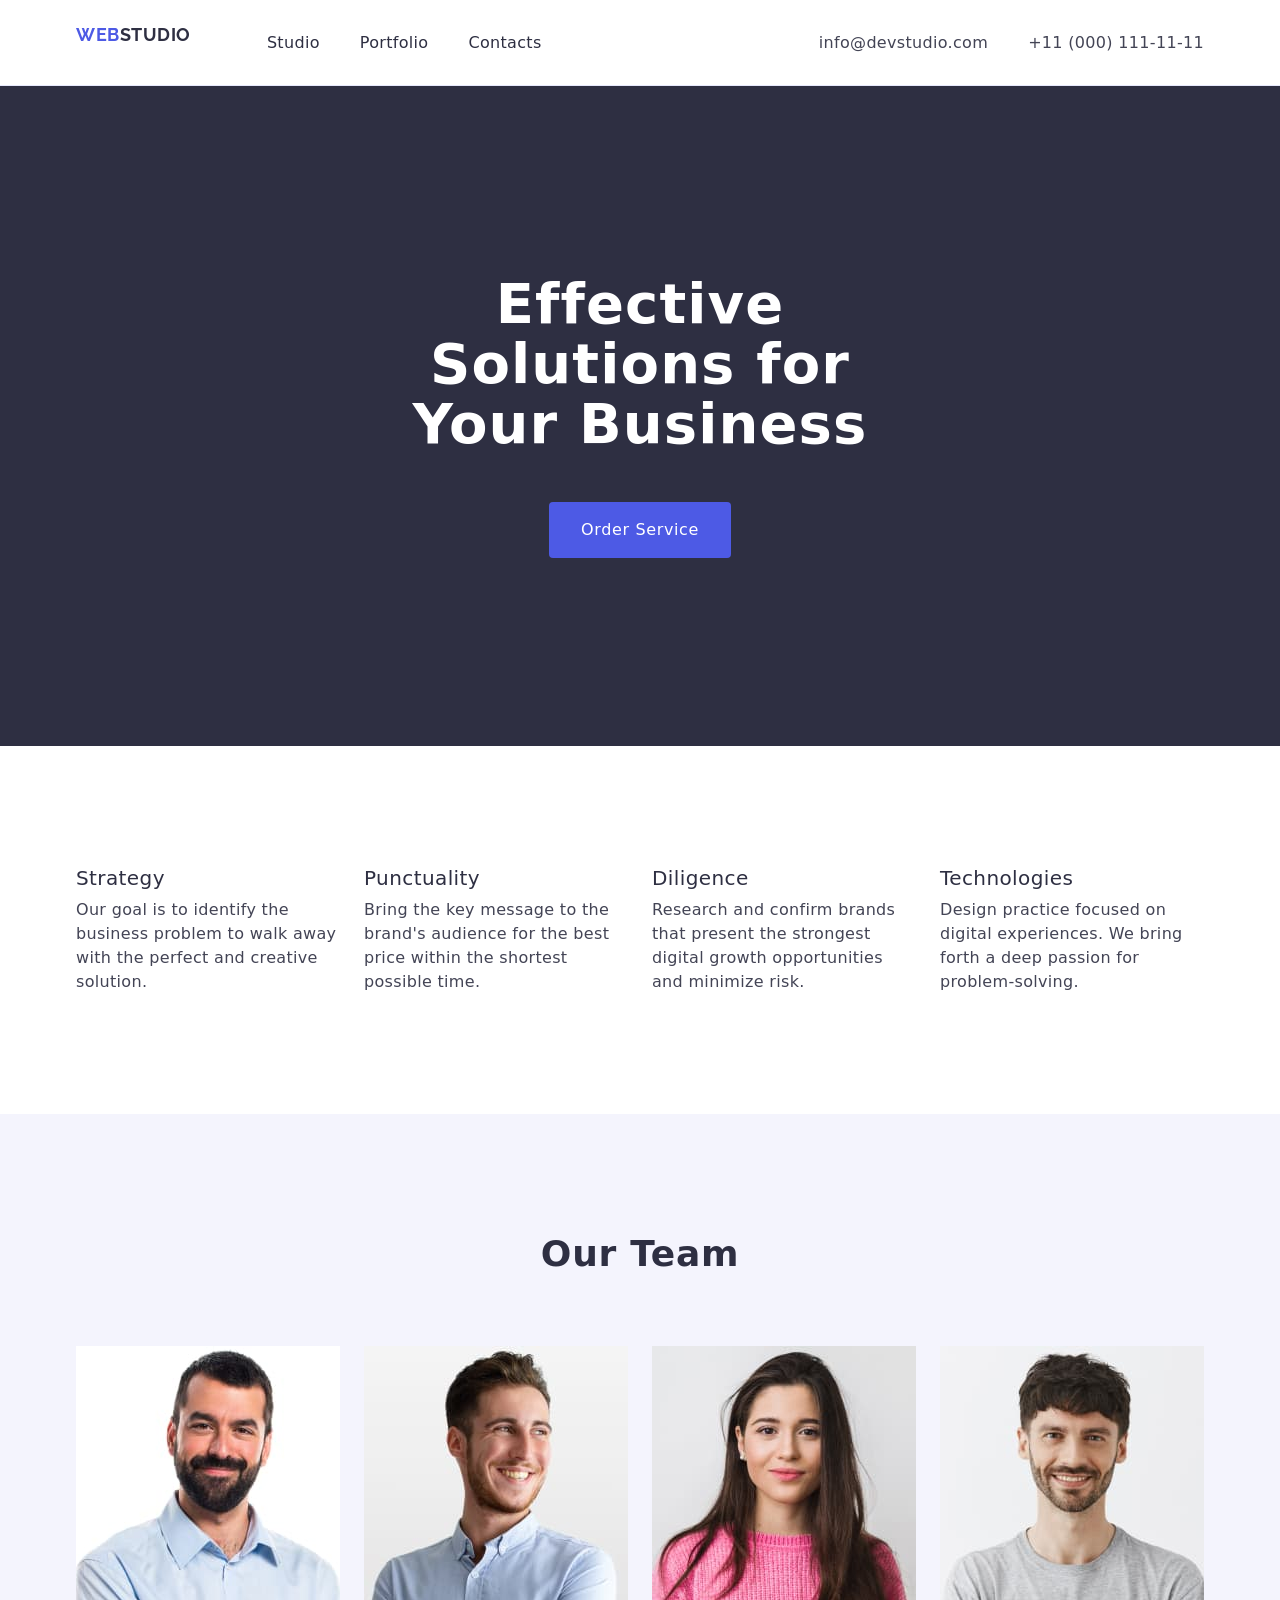
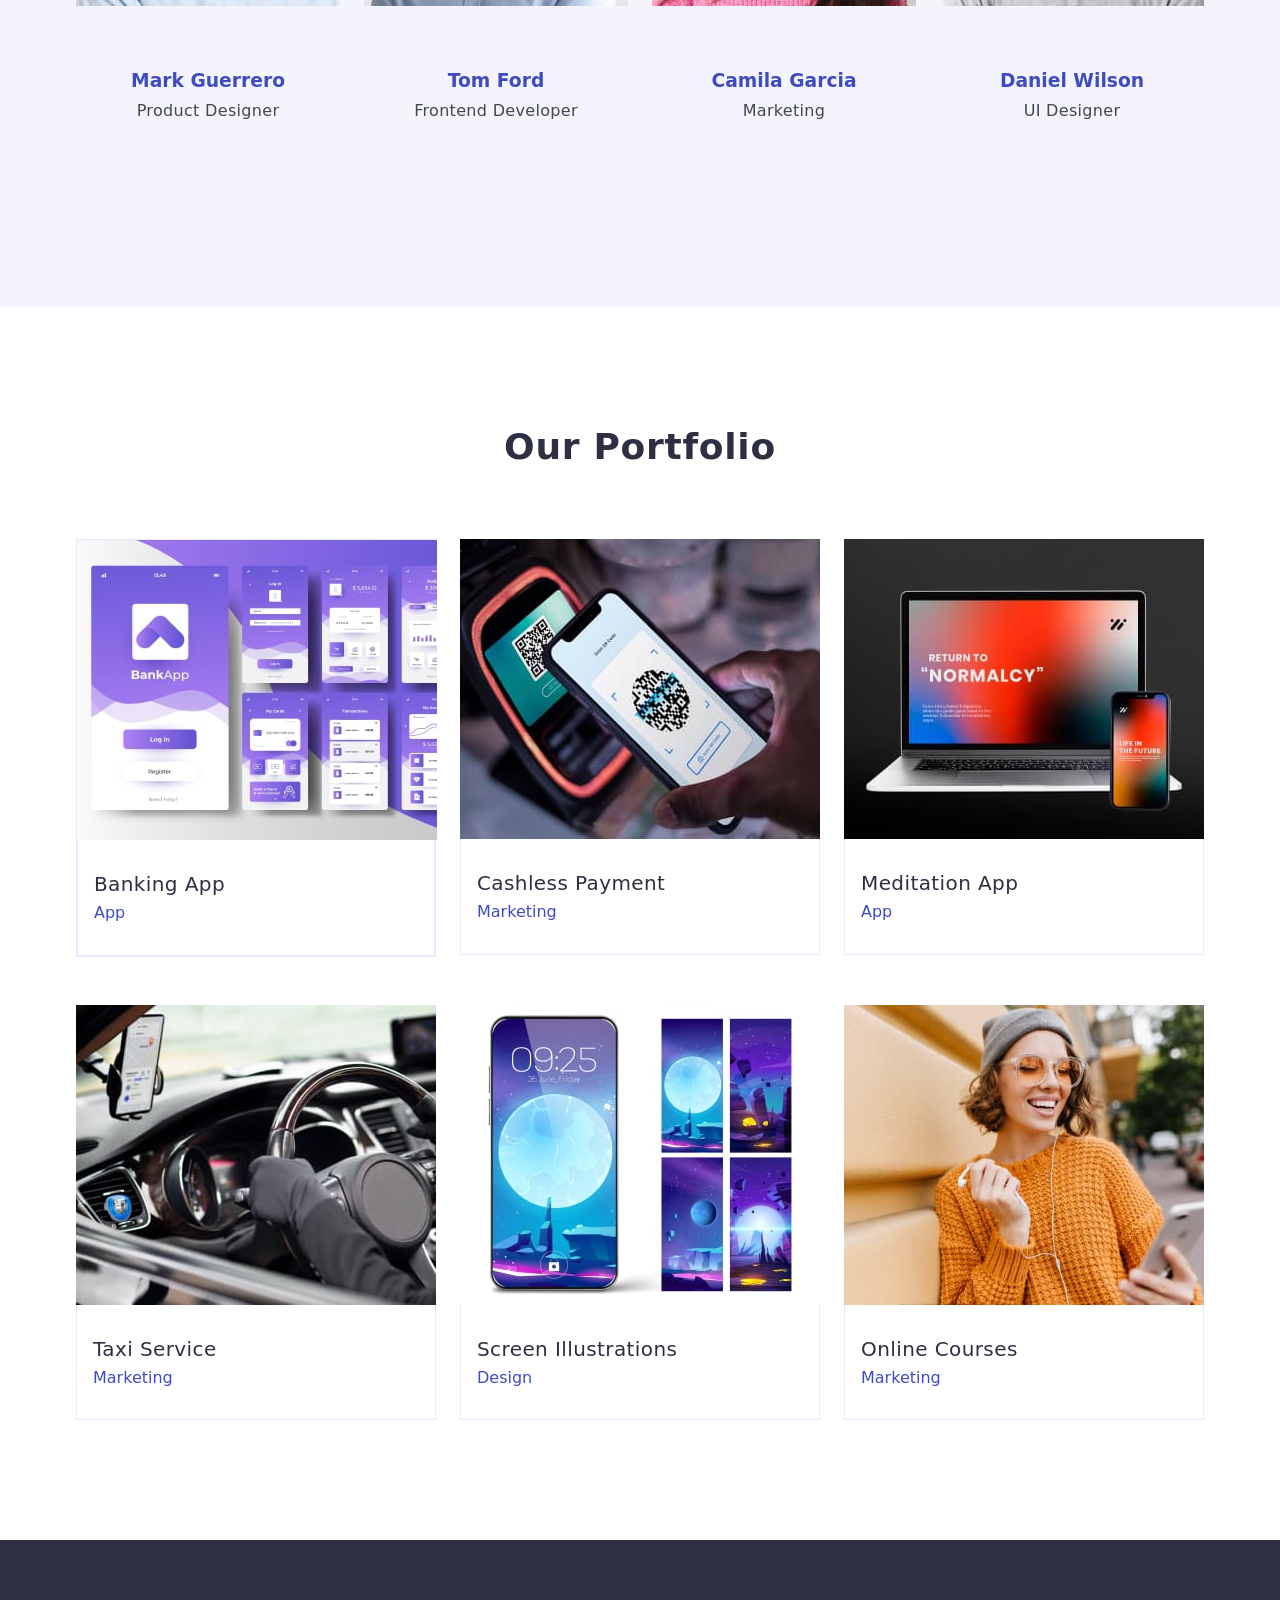
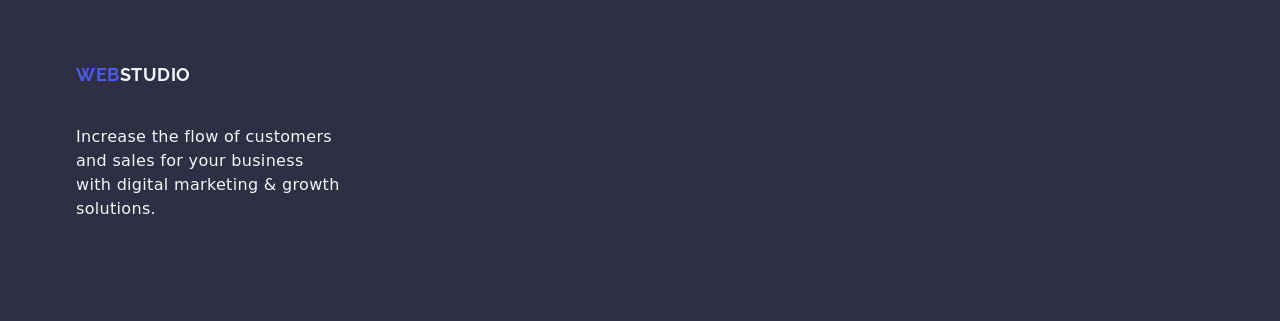
==== index.html @ c0915e1c "Update index.html" ====
<!DOCTYPE html>
<html lang="en">
  <head>
   
       <meta charset="UTF-8"/>
    <meta name="viewport" content="width=device-width, initial-scale=1.0" />
    <title>Webstudio</title>
    <link
      rel="stylesheet"
      href="https://cdnjs.cloudflare.com/ajax/libs/modern-normalize/2.0.0/modern-normalize.min.css"
      integrity="sha512-4xo8blKMVCiXpTaLzQSLSw3KFOVPWhm/TRtuPVc4WG6kUgjH6J03IBuG7JZPkcWMxJ5huwaBpOpnwYElP/m6wg=="
      crossorigin="anonymous"
      referrerpolicy="no-referrer"
    />
    <link rel="stylesheet" href="./css/styles.css" />
    <link rel="preconnect" href="https://fonts.googleapis.com" />
    <link rel="preconnect" href="https://fonts.gstatic.com" crossorigin />
    <link
      href="https://fonts.googleapis.com/css2?family=Raleway:wght@700&family=Roboto:wght@400;500;700&display=swap"
      rel="stylesheet"
    />
  </head>
   <body>
    <header class="header-menu">
     <!-- Header -->
<div class="container header-container">
        <nav class="header-navigation">
        <a href="./index.html" class="logo-web link"
          >Web<span class="accent">Studio</span>
        </a>
        <ul class="list">
          <li><a href="./index.html" class="guidance link">Studio</a></li>
          <li><a href="" class="guidance link">Portfolio</a></li>
          <li><a href="" class="guidance link">Contacts</a></li>
        </ul>
      </nav>

      <!-- Contacts -->
      <address class="header-address">
        <ul class="header-contacts">
          <li>
            <a
              class="header-address-list-item link"
              href="mailto:info@devstudio.com"
              >info@devstudio.com</a
            >
          </li>

          <li>
            <a href="tel:+110001111111" class="header-address-list-item link"
              >+11 (000) 111-11-11</a
            >
          </li>
        </ul>
      </address>
</div>
    </header>
    <main>
      <!-- Section1 -->
      <section class="dark-bg">
        <div class="container">
        <h1 class="main-text">Effective Solutions for Your Business</h1>
        <button type="button" class="main-button">Order Service</button>
         </div>
      </section>
      <!-- Section2 -->
      <section class="features">
         <div class="container">
          <h2 class="visually-hidden">Our features</h2>
          <ul class="features-list">
            <li class="features-item">
            <h3 class="main-second-section features-subtitles">Strategy</h3>
            <p class="main-second-section-text">
              Our goal is to identify the business problem to walk away with the
              perfect and creative solution.
            </p>
          </li>

          <li class="features-item">
            <h3 class="main-second-section features-subtitles">Punctuality</h3>

            <p class="main-second-section-text">
              Bring the key message to the brand's audience for the best price
              within the shortest possible time.
            </p>
          </li>
 <li class="features-item">
            <h3 class="main-second-section features-subtitles">Diligence</h3>

            <p class="main-second-section-text">
              Research and confirm brands that present the strongest digital
              growth opportunities and minimize risk.
            </p>
          </li>

          <li class="features-item">
            <h3 class="main-second-section features-subtitles">Technologies</h3>

            <p class="main-second-section-text">
              Design practice focused on digital experiences. We bring forth a
              deep passion for problem-solving.
            </p>
          </li>
        </ul>
        </div>
      </section>

      <!-- section 3 -->
      <section class="section-team-name">
        <div class="container">
         <h2 class="main-titles team-title">Our Team</h2>
          <ul class="main-team-list">
          <li class="section-team-item">
            <img class="main-team-image"
              src="./images/MarkGuerrero.jpg"
              alt="Photo"
              width="264"
              height="260"
            />
            
            <div class="worker">
            <h3 class="section-team-subtitle-name">Mark Guerrero</h3>
            <p class="section-team-text-name">Product Designer</p>
            </div>
          </li>

          <li class="section-team-item">
            <img class="main-team-image"
              src="./images/TomFord.jpg"
              alt="Photo"
              width="264"
              height="260"
            />
            <div class="worker">
            <h3 class="section-team-subtitle-name">Tom Ford</h3>
            <p class="section-team-text-name">Frontend Developer</p>
            </div>
          </li>

          <li class="section-team-item">
            <img class="main-team-image"
              src="./images/CamilaGarcia.jpg"
              alt="Photo"
              width="264"
              height="260"
            />
            <div class="worker">
            <h3 class="section-team-subtitle-name">Camila Garcia</h3>
            <p class="section-team-text-name">Marketing</p>
            </div>
          </li>
          <li class="section-team-item">
            <img class="main-team-image"
              src="./images/DanielWilson.jpg"
              alt="Photo"
              width="264"
              height="260"
            />
            <div class="worker">
            <h3 class="section-team-subtitle-name">Daniel Wilson</h3>
            <p class="section-team-text-name">UI Designer</p>
            </div>
          </li>
        </ul>
      </section>
      <!-- section 4 -->
      <section class="portfolio">
        <div class="container">
 <h2 class="main-titles main-portfolio-title">Our Portfolio</h2>
          <ul class="main-portfolio-list">
            <li class="main-portfolio-item">
            <img  class="main-portfolio-image"
              src="./images/bank.jpg"
              
              alt="Banking App"
              width="360"
              height="300"
            />
             <div class="prtf">
            <h3 class="main-subtitles main-portfolio-subtitle">Banking App</h3>
            <p class="main-portfolio-text">App</p>
            </div>
          </li>
          <li class="section-item-portfolio">
            <img  class="main-portfolio-image"
              src="./images/code.jpg"
              
              alt="Cashless Payment"
              width="360"
              height="300"
            />
            <div class="prtf">
            <h3 class="main-subtitles main-portfolio-subtitle">Cashless Payment</h3>
            <p class="main-portfolio-text">Marketing</p>
            </div>
          </li>
          <li class="section-item-portfolio">
            <img  class="main-portfolio-image"
              src="./images/ordinator.jpg"
              
              alt="Meditation App"
              width="360"
              height="300"
            />
            <div class="prtf">
            <h3 class="main-subtitles main-portfolio-subtitle">Meditation App</h3>
            <p class="main-portfolio-text">App</p>
            </div>
          </li>
          <li class="section-item-portfolio">
            <img  class="main-portfolio-image"
              src="./images/vouture.jpg"
              
              alt="Taxi"
              width="360"
              height="300"
            />
            <div class="prtf">

            <h3 class="main-subtitles main-portfolio-subtitle">Taxi Service</h3>
            <p class="main-portfolio-text">Marketing</p>
            </div>
          </li>
          <li class="section-item-portfolio">
            <img  class="main-portfolio-image"
              src="./images/telephone.jpg"
              
              alt="Fon"
              width="360"
              height="300"
            />
            <div class="prtf">

            <h3 class="main-subtitles main-portfolio-subtitle">Screen Illustrations</h3>
            <p class="main-portfolio-text">Design</p>
            </div>
          </li>
          <li class="section-item-portfolio">
            <img  class="main-portfolio-image"
              src="./images/education.jpg"
              
              alt="education"
              width="360"
              height="300"
            
            />
            <div class="prtf">
            <h3 class="main-subtitles main-portfolio-subtitle">Online Courses</h3>
            <p class="main-portfolio-text">Marketing</p>
            </div>
          </li>
        </ul>
        </div>
      </section>
    </main>

    <!-- Footer -->
    <footer class="footer-dark-bg">
       <div class="container">
      <a class="logo-web link" href="./index.html"
        >Web<span class="logo-studio">Studio</span>
      </a>
      <p class="footer-dark-bg-text">
        Increase the flow of customers and sales for your business with digital
        marketing & growth solutions. </p>
      </div>
    </footer>
  </body>
</html>
---- css/styles.css ----
.body {
    color: #434455;
    font-family: "Roboto", sans-serif;
    background-color: #ffffff;
}

:root {
    --brand-color: #ffffff;
}
a {
    text-decoration: none;
}

ul,
ol {
    list-style-type: none;
    margin-top: 0;
    margin-bottom: 0;
    padding-left: 0;
}

p,
h1,
h2,
h3,
h4,
h5,
h6 {
    margin-top: 0;
    margin-bottom: 0;
}

.button {
    cursor: pointer;
}

.container {
    width: 1158px;
    padding-right: 15px;
    padding-left: 15px;
    margin: 0 auto;
}

img {
    display: block;
}
/*header*/
.header-menu {
    background-color: var(--white, #fff);
    border-bottom: 1px solid #e7e9fc;
}

.link {
    text-decoration: none;
}

.link:hover .link:focus {
    color: #404bbf;
}

.logo-web{
    font-family: "Raleway", sans-serif;
        font-weight: 700;
        font-size: 18px;
        line-height: 21px;
        line-height: 1.17;
        letter-spacing: 0.03em;
        text-transform: uppercase;
        color: #4d5ae5;
        margin-right: 76px;
        padding-top: 24px;
        padding-bottom: 24px;
        display: block;
}

.logo:root {
    color: #4d5ae5;
}

.accent {
    color: #2e2f42;
}

.list {
    display: flex;
    gap: 40px;  
}
.ul, ol{
    list-style: none;
    padding:0;
    margin:0;
}
img {
display: block;
}
.section {
    padding-top: 120px;
    padding-bottom: 120px;}

 p,h1,h2,h3,h4 {
    margin:0;  
     gap: 40px;
    color: #404bbf;
    
}
.ul, ol{
    list-style: none;
    padding:0;
    margin:0;
}
img {
display: block;
}
.section {
    padding-top: 120px;
    padding-bottom: 120px;}

 p,h1,h2,h3,h4 {
    margin:0;  
}

.guidance {
    font-weight: 500;
        font-size: 16px;
        line-height: 24px;
        line-height: 1.5;
        letter-spacing: 0.02em;
        color: #2e2f42;
        padding-top: 24px;
        padding-bottom: 24px;
        display: block;
}

.guidance:hover,.guidance:focus {
    color: #404bbf;
}



.header-address {
    margin-left: auto;

}
.header-contacts {
    font-style: normal;
    display: flex;
    gap: 40px;
}

.header-address-list-item {
    font-size: 16px;
        line-height: 24px;
        line-height: 1.5;
        letter-spacing: 0.02em;
        color: #434455;
        padding-top: 24px;
        padding-bottom: 24px;
        display: block;
}

.contacts:hover, .contacts:focus {
    color: #404bbf;
}


.contacts:root {
    color: #434455;
}
.header-container {
    display: flex;
    align-items: center;}

    .header-navigation {
            display: flex;
            align-items: center;
        }

/*main*/
/*Section 1*/

.dark-bg {
    background-color: var(--navyblue, #2e2f42);
    padding-bottom: 188px;
    padding-top: 188px;
}

.main-text {
font-weight: 700;
    font-size: 56px;
    line-height: 60px;
    line-height: 1.07;
    letter-spacing: 0.02em;
    color: #fff;
    text-align: center;
    max-width: 496px;
    margin: 0px auto;
    margin-bottom: 48px;
}
.main-titles {
    font-weight: 700;
    font-size: 36px;
    line-height: 40px;
    line-height: 1.11;
    letter-spacing: 0.02em;
    text-align: center;
    color: #2e2f42;
    text-transform: capitalize;
}

.main-button {
font-weight: 500;
    font-size: 16px;
    line-height: 24px;
    line-height: 1.5;
    letter-spacing: 0.04em;
    color: #fff;
    background-color: #4d5ae5;
    border-radius: 4px;
    cursor: pointer;
    padding: 16px 32px;
    border: none;
    display: block;
    margin: 0 auto;
    min-width: 169px;
}

.main-button:hover,.main-button:focus {
    background-color: #404bbf;
}


/*Section 2*/

.main-second-section {
    font-weight: 500;
        font-size: 20px;
        line-height: 24px;
        line-height: 1.2;
        letter-spacing: 0.02em;
        color: #2e2f42;
}
.team-title {
    margin-bottom: 72px;
}
.main-second-section-text {
    font-weight: 400;
        font-size: 16px;
        line-height: 24px;
        line-height: 1.5;
        letter-spacing: 0.02em;
        color: #434455;
}
.main-team-item {
    background-color: #ffffff;
    border-radius: 0 0 4px 4px;
    box-shadow: 0 2px 1px 0 rgba(46, 47, 66, 0.08),
        0 1px 1px 0 rgba(46, 47, 66, 0.16), 0 1px 6px 0 rgba(46, 47, 66, 0.08);
    width: calc((100% - 72) / 4);
}

.main-team-list {
    display: flex;
    gap: 24px;
    
}


.main-team-image {
    margin: 0 auto;
    margin-bottom: 32px;
}
section {
    padding-top: 120px;
    padding-bottom: 120px;
}

.visually-hidden {
    position: absolute;
    width: 1px;
    height: 1px;
    margin: -1px;
    border: 0;
    padding: 0;
    white-space: nowrap;
    clip-path: inset(100%);
    clip: rect(0 0 0 0);
    overflow: hidden;
}
.features-list {
    display: flex;
    gap: 24px;
}
.features-item {
    width: calc((100% - 72px) / 4);
}
.features-subtitles {
    margin-bottom: 8px;
}
.section-team-subtitle-name{
   margin-bottom: 8px;
    text-align: center;
    }
    .section-team-text-name{
        margin-bottom: 32px;
            text-align: center;
        }
    
                .worker {
                    padding: 32px 0;
                }

/* section 3 */

.section-team-name {
    background-color: #F4F4FD;
}

.section-team-title-name {
    color:#2e2f42;
    font-weight:700;
    font-size:36px;
    line-height:1.11;
    text-align: center;

}

.section-team-text-name {
    color: var(--slate, #434455);
    font-weight: 500;
    font-size: 16px;
    line-height: 1.5;
    letter-spacing: 0.02em;
    text-align: center;

}
.main-team-list {
    display: flex;
    gap: 24px;
}
.worker {
    padding: 32px 0;
}
/* section 4 */
.section-title-portfolio {
    color: #2e2f42;
    font-weight: 700;
    font-size: 36px;
    line-height: 1.11;
    letter-spacing: 0.02em;
    text-align: center;
    text-transform: capitalize;

}



.section-subtitle-portfolio {
    color: #2e2f42;
    font-weight: 500;
    font-size: 20px;
    line-height: 1.2;
    letter-spacing: 0.02em;

}

.section-text-portfolio {
    color: #434455;
    font-weight: 400;
    font-size: 16px;
    line-height: 1.5;
    letter-spacing: 0.02em;
}

/*footer*/

.footer-dark-bg {
    background-color: var(--navyblue, #2e2f42);
    padding-top: 100px;
    padding-bottom: 100px;
    
}

.logo-web {
font-family: "Raleway", sans-serif;
    font-weight: 700;
    font-size: 18px;
    line-height: 21px;
    line-height: 1.17;
    letter-spacing: 0.03em;
    text-transform: uppercase;
    color: #4d5ae5;
    margin-bottom: 16px;
    display: inline-block;
}

.logo-studio {
    color: #f4f4fd;
}

.footer-dark-bg-text {
font-weight: 400;
    font-size: 16px;
    line-height: 24px;
    line-height: 1.5;
    letter-spacing: 0.02em;
    color: #f4f4fd;
    max-width: 264px;}

/*main portfolio*/

.main-portfolio-list {
    display: flex;
    flex-wrap: wrap;
    gap: 48px 24px;
}

.main-portfolio-title {
    margin-bottom: 72px;
}

.main-portfolio-item {
    border: 1px solid #e7e9fc;
    background-color: #ffffff;
    width: 360px;
}

.main-portfolio-image {
    margin: 0 auto;
}

.main-portfolio-subtitle {
    margin-bottom: 8px;
}

.prtf {
    padding: 32px 16px;
    border: 1px solid #e7e9fc;
    border-top: none;
}
.main-subtitles {
    font-weight: 500;
    font-size: 20px;
    line-height: 24px;
    line-height: 1.2;
    letter-spacing: 0.02em;
    color: #2e2f42;
}
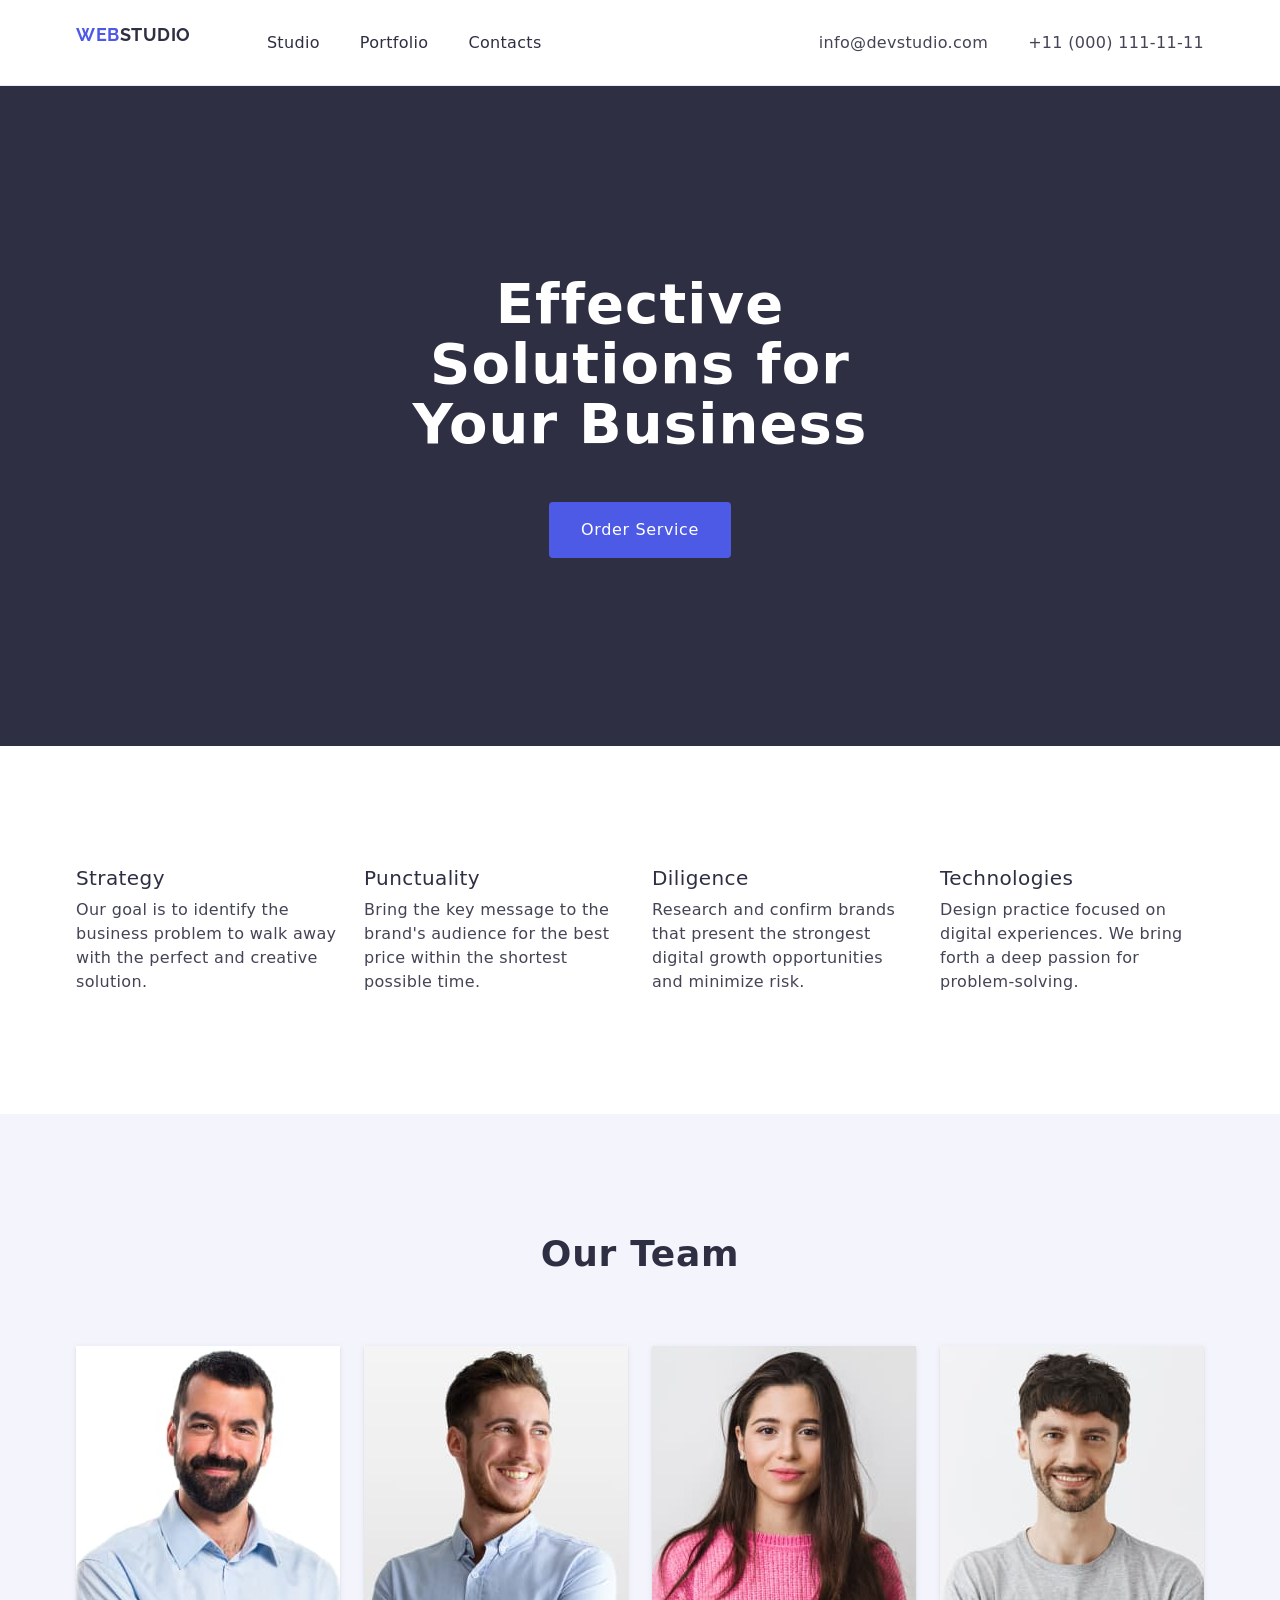
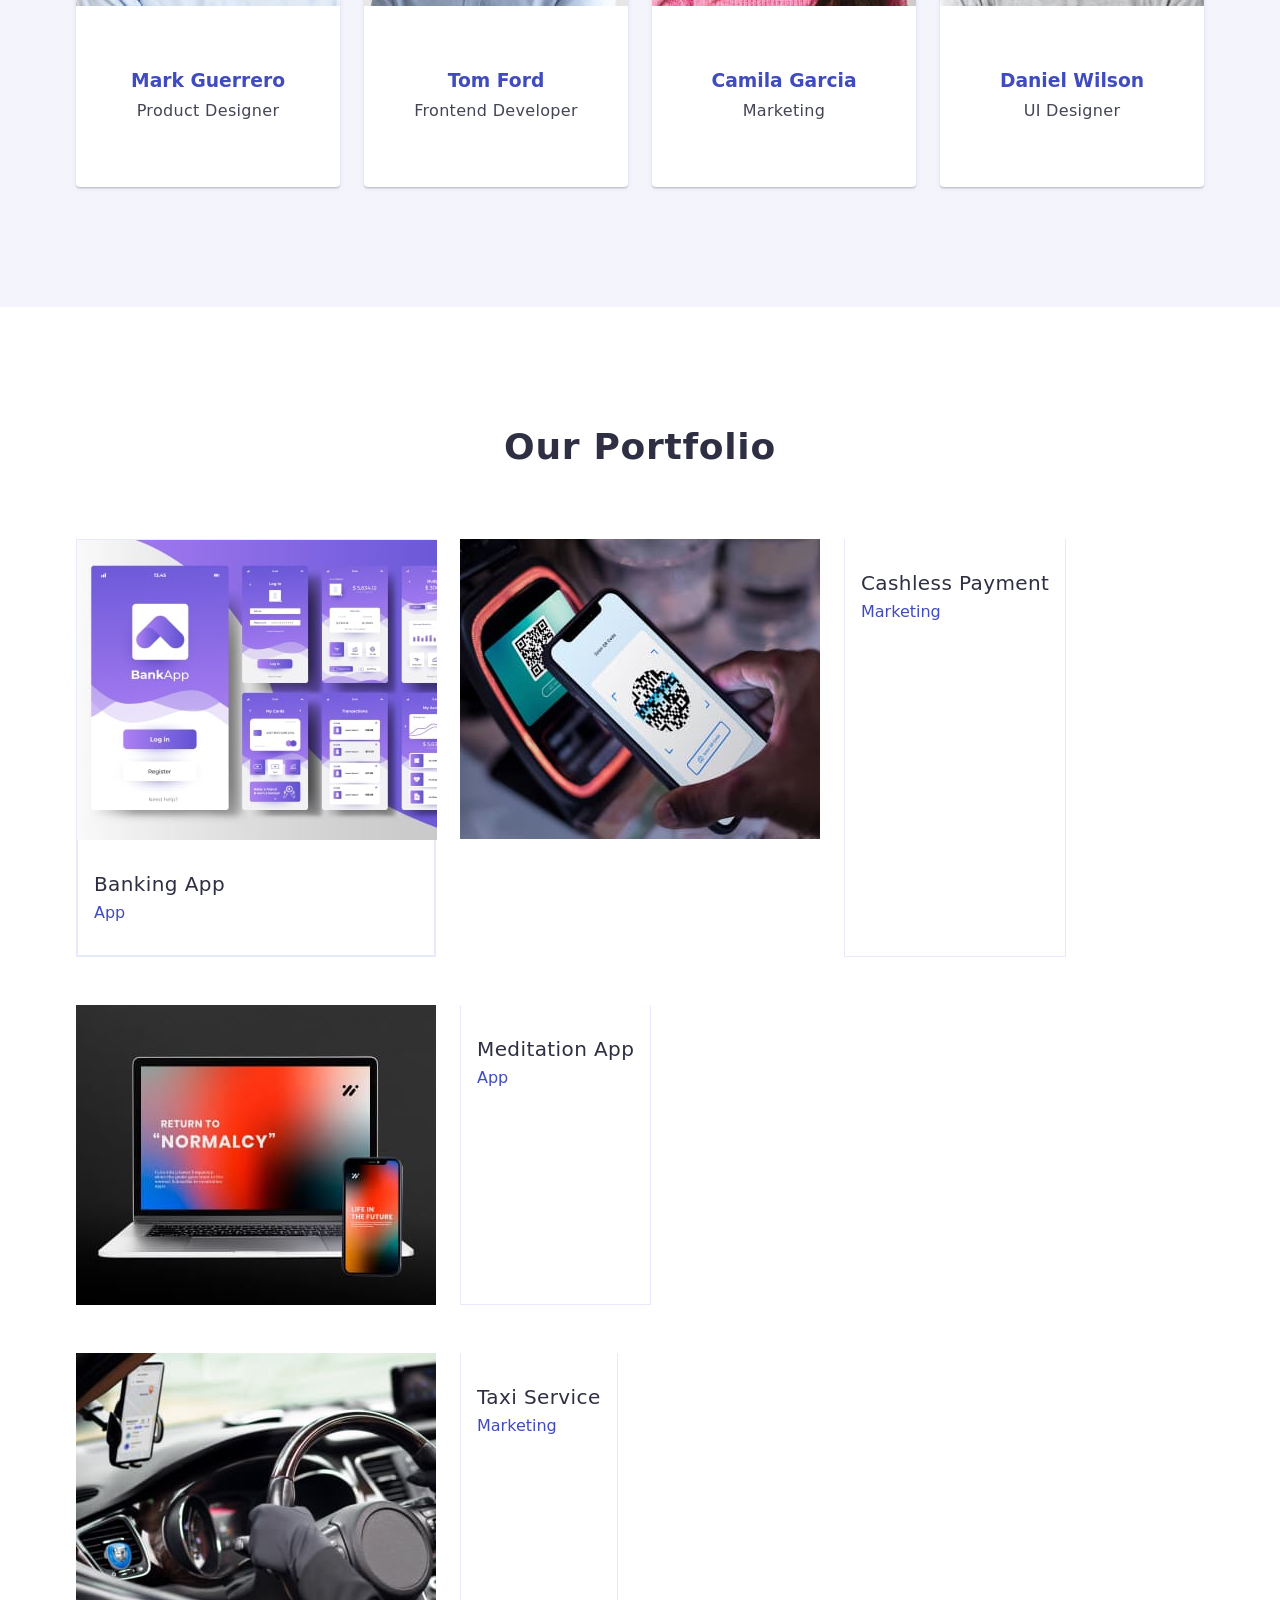
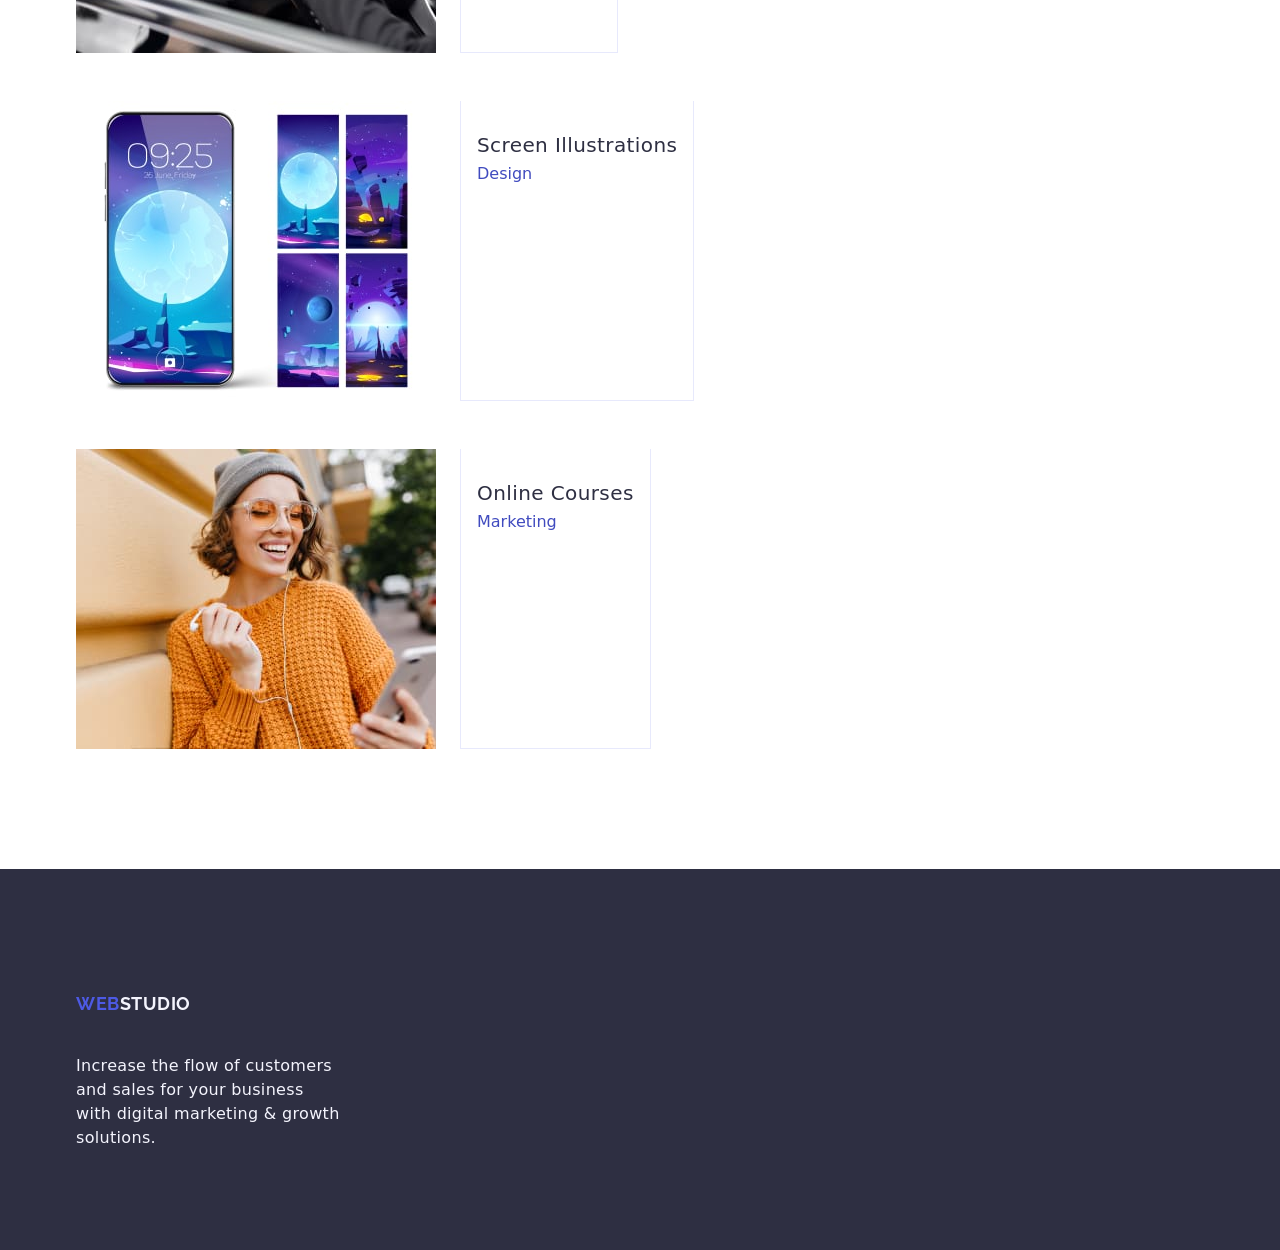
==== commit 915b2d6d: "Update index.html" ====
--- a/index.html
+++ b/index.html
@@ -181,7 +181,7 @@
             <p class="main-portfolio-text">App</p>
             </div>
           </li>
-          <li class="section-item-portfolio">
+          <li class="main-portfolio-list">
             <img  class="main-portfolio-image"
               src="./images/code.jpg"
               
@@ -194,7 +194,7 @@
             <p class="main-portfolio-text">Marketing</p>
             </div>
           </li>
-          <li class="section-item-portfolio">
+          <li class="main-portfolio-list">
             <img  class="main-portfolio-image"
               src="./images/ordinator.jpg"
               
@@ -207,7 +207,7 @@
             <p class="main-portfolio-text">App</p>
             </div>
           </li>
-          <li class="section-item-portfolio">
+          <li class="main-portfolio-list">
             <img  class="main-portfolio-image"
               src="./images/vouture.jpg"
               
@@ -221,7 +221,7 @@
             <p class="main-portfolio-text">Marketing</p>
             </div>
           </li>
-          <li class="section-item-portfolio">
+          <li class="main-portfolio-list">
             <img  class="main-portfolio-image"
               src="./images/telephone.jpg"
               
@@ -235,7 +235,7 @@
             <p class="main-portfolio-text">Design</p>
             </div>
           </li>
-          <li class="section-item-portfolio">
+          <li class="main-portfolio-list">
             <img  class="main-portfolio-image"
               src="./images/education.jpg"
               
--- a/css/styles.css
+++ b/css/styles.css
@@ -250,7 +250,7 @@
         letter-spacing: 0.02em;
         color: #434455;
 }
-.main-team-item {
+.section-team-item {
     background-color: #ffffff;
     border-radius: 0 0 4px 4px;
     box-shadow: 0 2px 1px 0 rgba(46, 47, 66, 0.08),
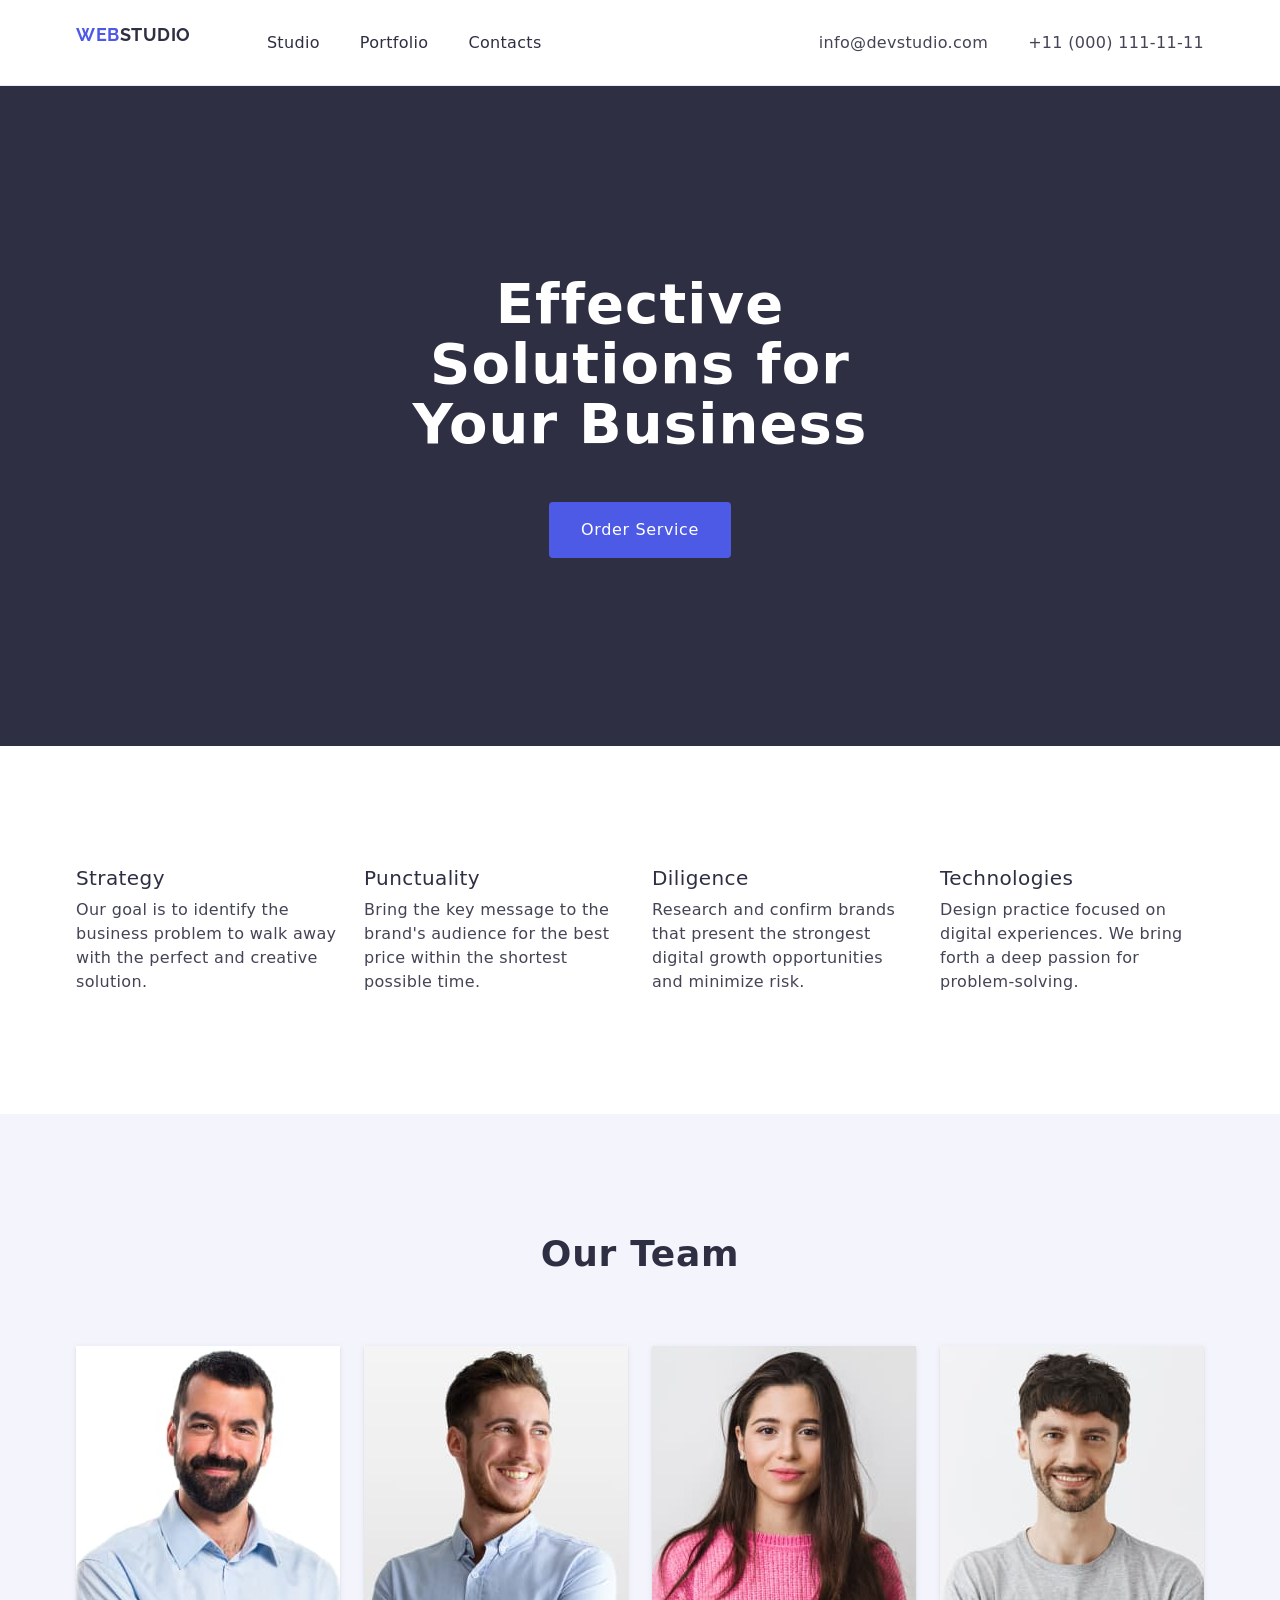
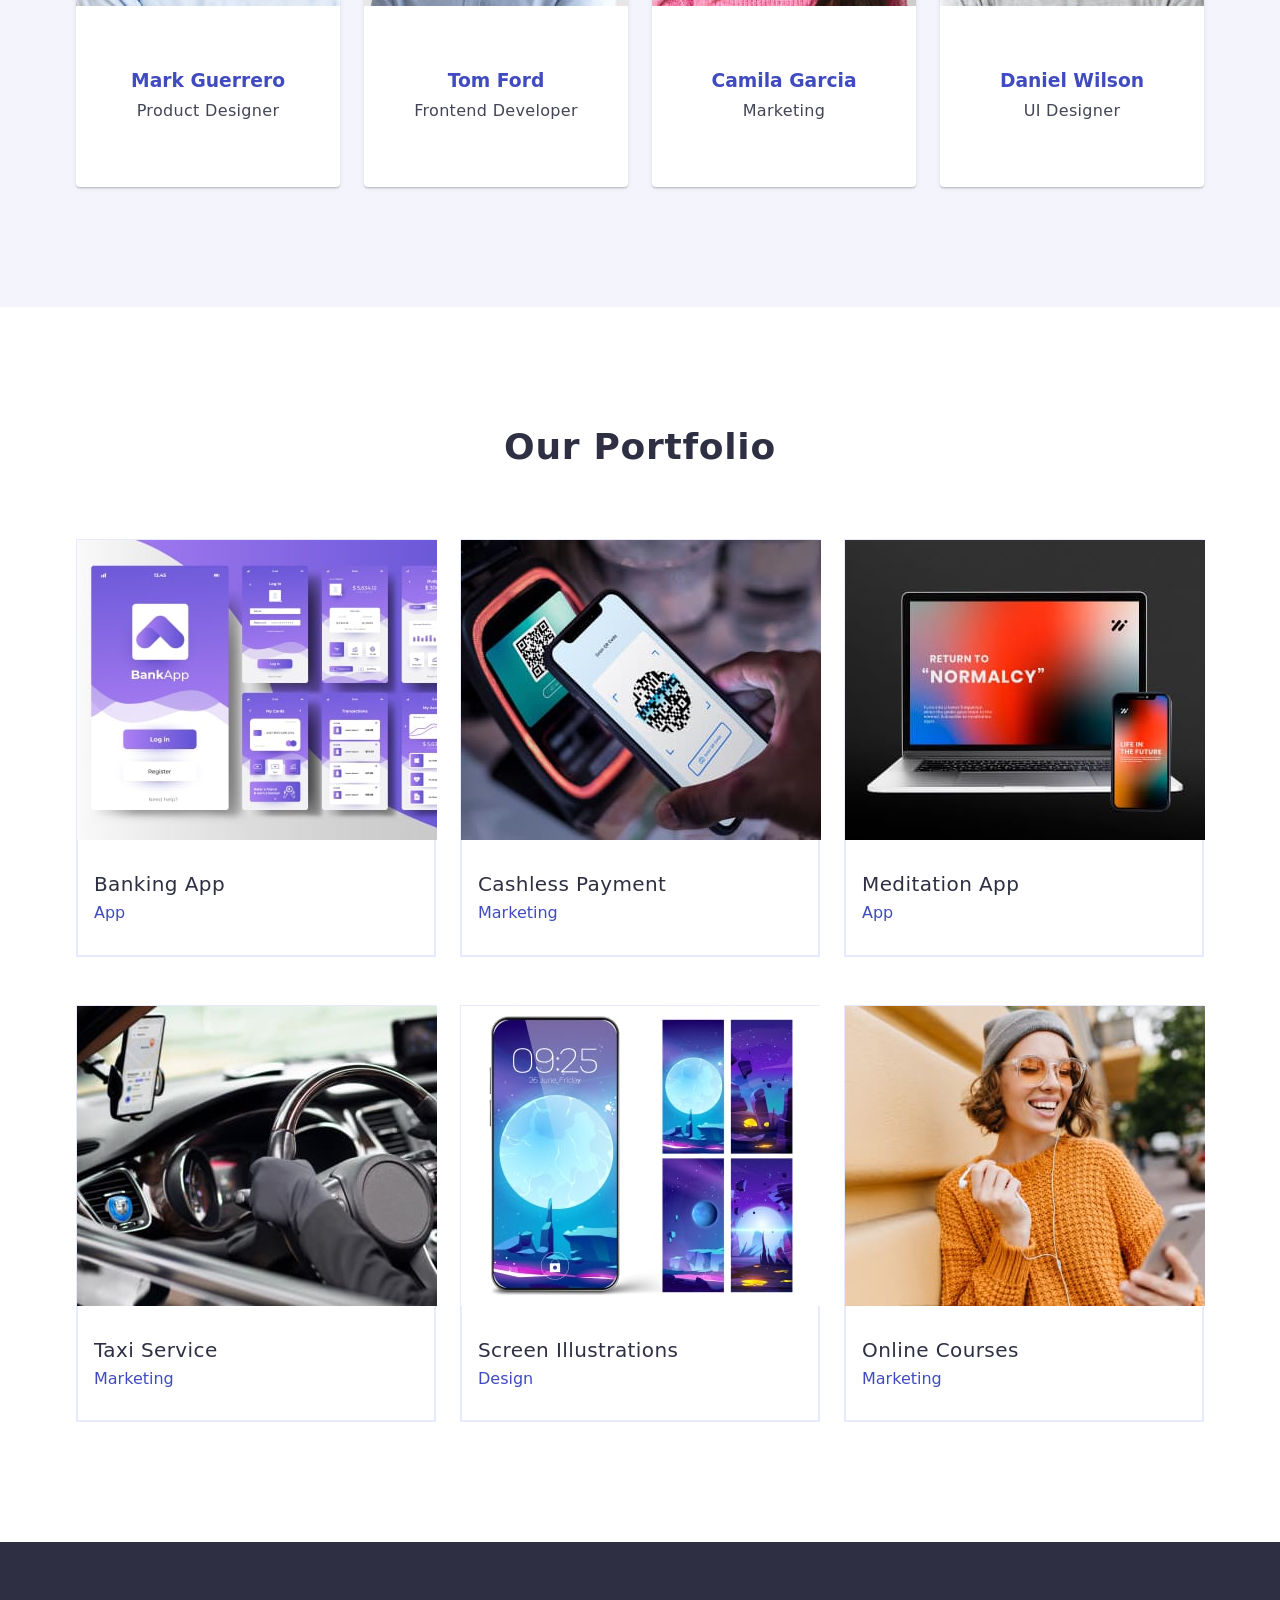
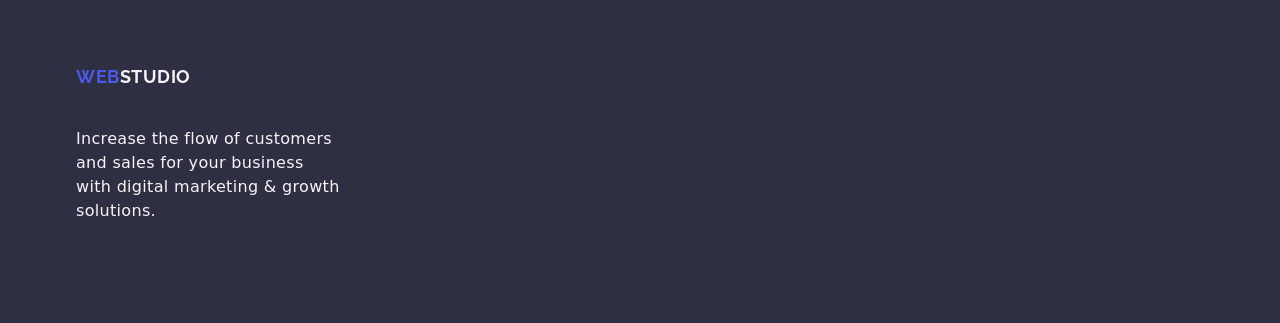
==== commit 9354e975: "Update index.html" ====
--- a/index.html
+++ b/index.html
@@ -181,7 +181,7 @@
             <p class="main-portfolio-text">App</p>
             </div>
           </li>
-          <li class="main-portfolio-list">
+          <li class="main-portfolio-item">
             <img  class="main-portfolio-image"
               src="./images/code.jpg"
               
@@ -194,7 +194,7 @@
             <p class="main-portfolio-text">Marketing</p>
             </div>
           </li>
-          <li class="main-portfolio-list">
+          <li class="main-portfolio-item">
             <img  class="main-portfolio-image"
               src="./images/ordinator.jpg"
               
@@ -207,7 +207,7 @@
             <p class="main-portfolio-text">App</p>
             </div>
           </li>
-          <li class="main-portfolio-list">
+          <li class="main-portfolio-item">
             <img  class="main-portfolio-image"
               src="./images/vouture.jpg"
               
@@ -221,7 +221,7 @@
             <p class="main-portfolio-text">Marketing</p>
             </div>
           </li>
-          <li class="main-portfolio-list">
+          <li class="main-portfolio-item">
             <img  class="main-portfolio-image"
               src="./images/telephone.jpg"
               
@@ -235,7 +235,7 @@
             <p class="main-portfolio-text">Design</p>
             </div>
           </li>
-          <li class="main-portfolio-list">
+          <li class="main-portfolio-item">
             <img  class="main-portfolio-image"
               src="./images/education.jpg"
               
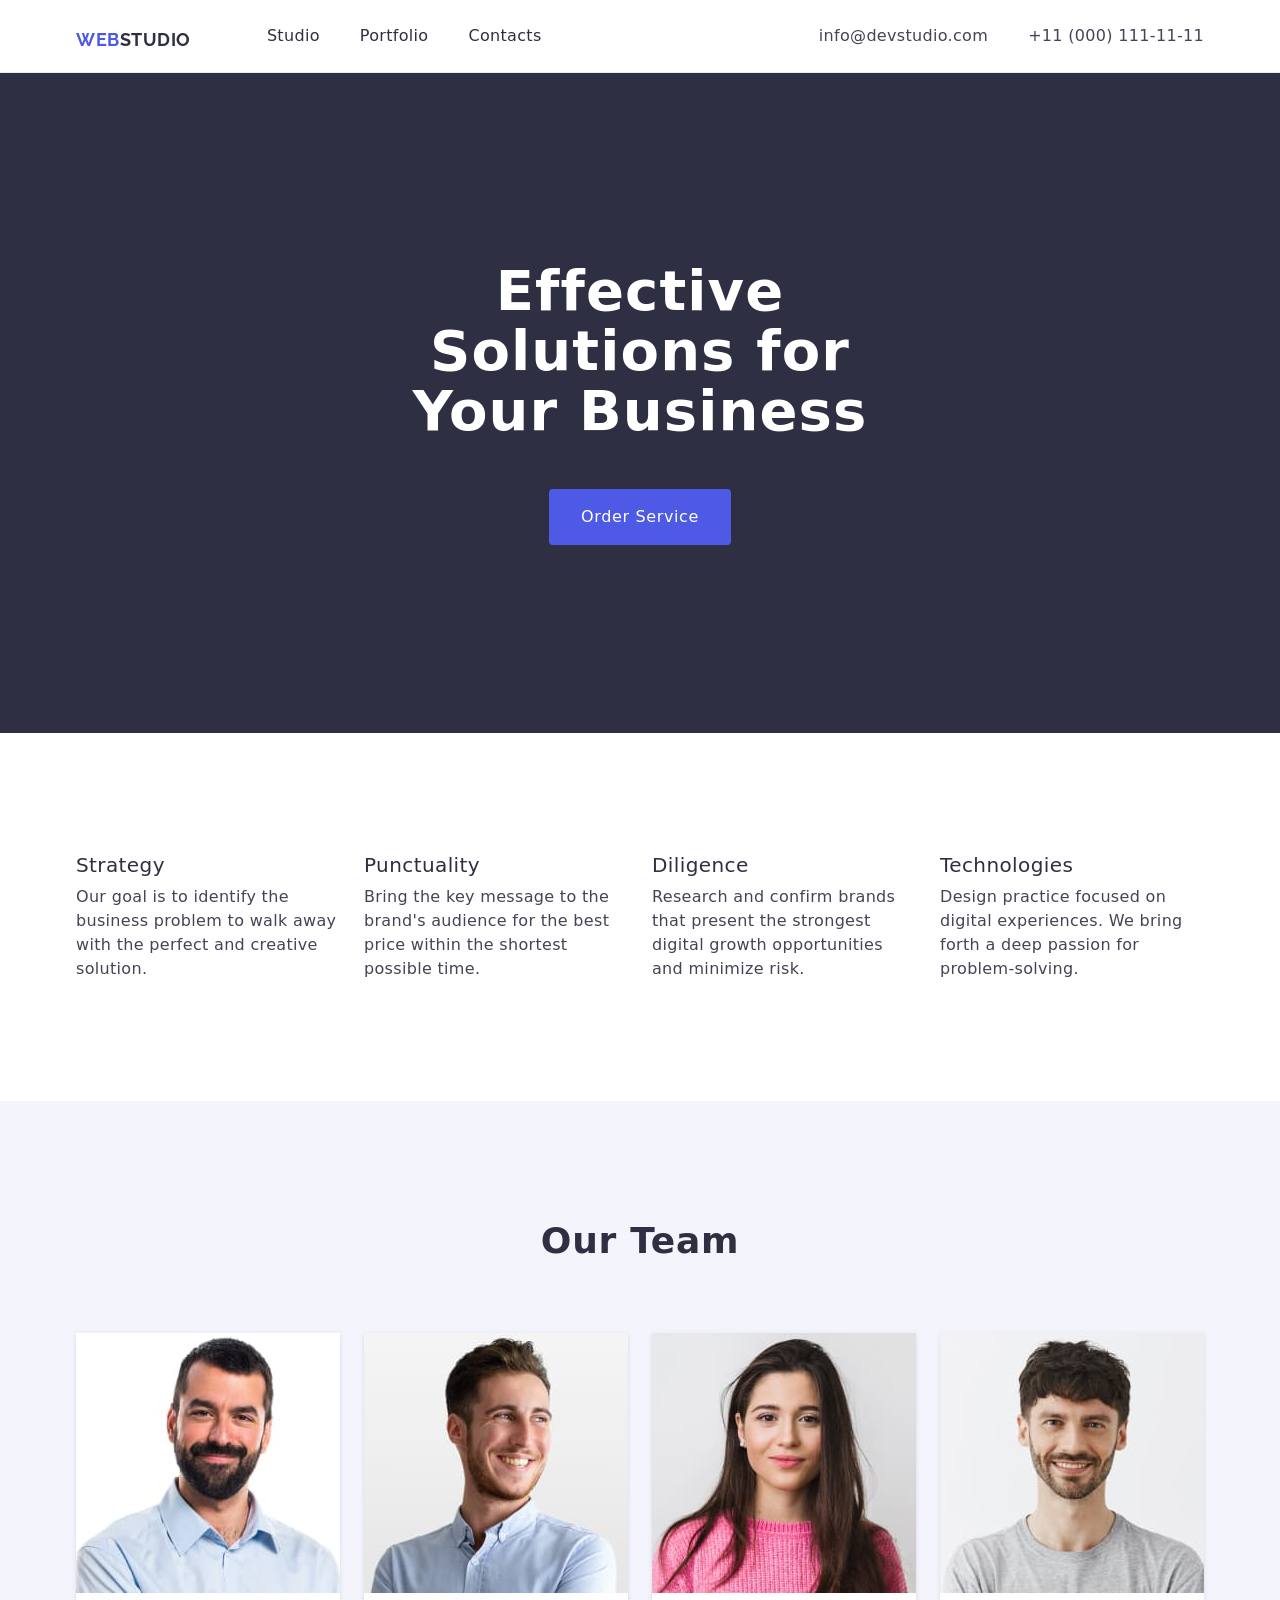
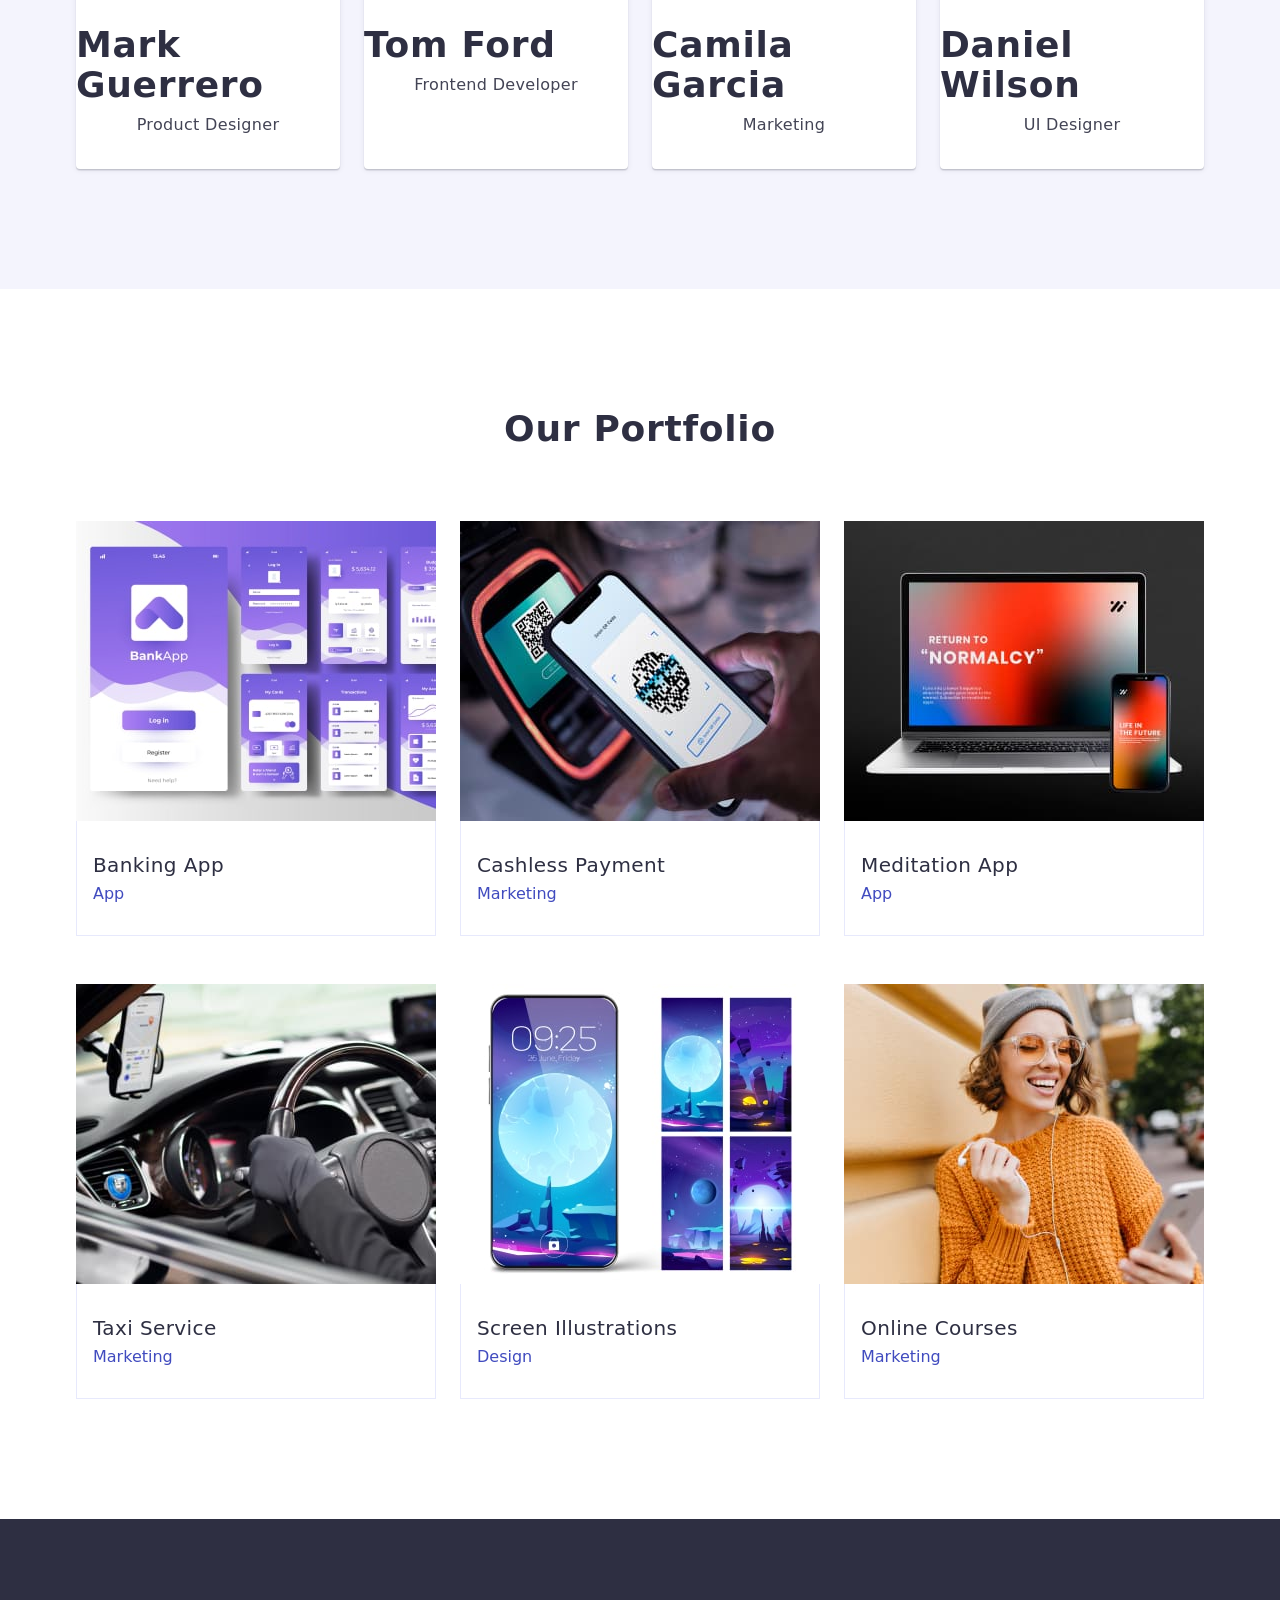
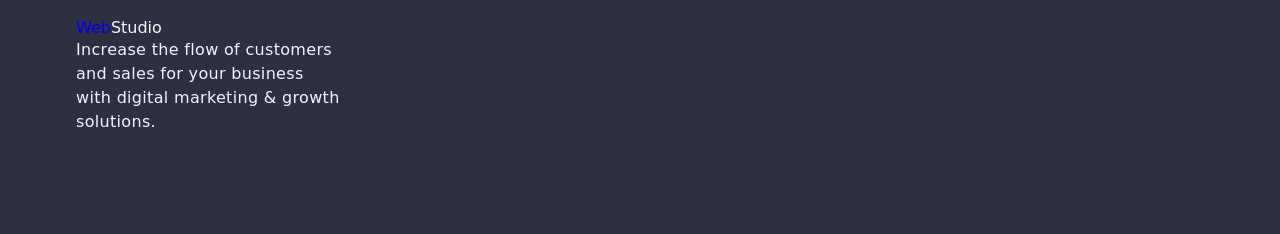
==== commit 3f15abc2: "ed" ====
--- a/index.html
+++ b/index.html
@@ -1,8 +1,7 @@
 <!DOCTYPE html>
 <html lang="en">
   <head>
-   
-       <meta charset="UTF-8"/>
+    <meta charset="UTF-8" />
     <meta name="viewport" content="width=device-width, initial-scale=1.0" />
     <title>Webstudio</title>
     <link
@@ -12,257 +11,277 @@
       crossorigin="anonymous"
       referrerpolicy="no-referrer"
     />
-    <link rel="stylesheet" href="./css/styles.css" />
-    <link rel="preconnect" href="https://fonts.googleapis.com" />
-    <link rel="preconnect" href="https://fonts.gstatic.com" crossorigin />
+
     <link
       href="https://fonts.googleapis.com/css2?family=Raleway:wght@700&family=Roboto:wght@400;500;700&display=swap"
       rel="stylesheet"
     />
+    <link rel="stylesheet" href="./css/styles.css" />
+    <link rel="preconnect" href="https://fonts.googleapis.com" />
+    <link rel="preconnect" href="https://fonts.gstatic.com" crossorigin />
   </head>
-   <body>
+  <body>
     <header class="header-menu">
-     <!-- Header -->
-<div class="container header-container">
+      <!-- Header -->
+      <div class="container header-container">
         <nav class="header-navigation">
-        <a href="./index.html" class="logo-web link"
-          >Web<span class="accent">Studio</span>
-        </a>
-        <ul class="list">
-          <li><a href="./index.html" class="guidance link">Studio</a></li>
-          <li><a href="" class="guidance link">Portfolio</a></li>
-          <li><a href="" class="guidance link">Contacts</a></li>
-        </ul>
-      </nav>
-
-      <!-- Contacts -->
-      <address class="header-address">
-        <ul class="header-contacts">
-          <li>
-            <a
-              class="header-address-list-item link"
-              href="mailto:info@devstudio.com"
-              >info@devstudio.com</a
-            >
-          </li>
-
-          <li>
-            <a href="tel:+110001111111" class="header-address-list-item link"
-              >+11 (000) 111-11-11</a
-            >
-          </li>
-        </ul>
-      </address>
-</div>
+          <a href="./index.html" class="logo-web link"
+            >Web<span class="accent">Studio</span>
+          </a>
+          <ul class="list">
+            <li><a href="./index.html" class="guidance link">Studio</a></li>
+            <li><a href="" class="guidance link">Portfolio</a></li>
+            <li><a href="" class="guidance link">Contacts</a></li>
+          </ul>
+        </nav>
+
+        <!-- Contacts -->
+        <address class="header-address">
+          <ul class="header-contacts">
+            <li>
+              <a
+                class="header-address-list-item link"
+                href="mailto:info@devstudio.com"
+                >info@devstudio.com</a
+              >
+            </li>
+
+            <li>
+              <a href="tel:+110001111111" class="header-address-list-item link"
+                >+11 (000) 111-11-11</a
+              >
+            </li>
+          </ul>
+        </address>
+      </div>
     </header>
     <main>
       <!-- Section1 -->
       <section class="dark-bg">
         <div class="container">
-        <h1 class="main-text">Effective Solutions for Your Business</h1>
-        <button type="button" class="main-button">Order Service</button>
-         </div>
+          <h1 class="main-text">Effective Solutions for Your Business</h1>
+          <button type="button" class="main-button">Order Service</button>
+        </div>
       </section>
       <!-- Section2 -->
       <section class="features">
-         <div class="container">
+        <div class="container">
           <h2 class="visually-hidden">Our features</h2>
           <ul class="features-list">
             <li class="features-item">
-            <h3 class="main-second-section features-subtitles">Strategy</h3>
-            <p class="main-second-section-text">
-              Our goal is to identify the business problem to walk away with the
-              perfect and creative solution.
-            </p>
-          </li>
-
-          <li class="features-item">
-            <h3 class="main-second-section features-subtitles">Punctuality</h3>
-
-            <p class="main-second-section-text">
-              Bring the key message to the brand's audience for the best price
-              within the shortest possible time.
-            </p>
-          </li>
- <li class="features-item">
-            <h3 class="main-second-section features-subtitles">Diligence</h3>
-
-            <p class="main-second-section-text">
-              Research and confirm brands that present the strongest digital
-              growth opportunities and minimize risk.
-            </p>
-          </li>
-
-          <li class="features-item">
-            <h3 class="main-second-section features-subtitles">Technologies</h3>
-
-            <p class="main-second-section-text">
-              Design practice focused on digital experiences. We bring forth a
-              deep passion for problem-solving.
-            </p>
-          </li>
-        </ul>
+              <h3 class="main-second-section features-subtitles">Strategy</h3>
+              <p class="main-second-section-text">
+                Our goal is to identify the business problem to walk away with
+                the perfect and creative solution.
+              </p>
+            </li>
+
+            <li class="features-item">
+              <h3 class="main-second-section features-subtitles">
+                Punctuality
+              </h3>
+
+              <p class="main-second-section-text">
+                Bring the key message to the brand's audience for the best price
+                within the shortest possible time.
+              </p>
+            </li>
+            <li class="features-item">
+              <h3 class="main-second-section features-subtitles">Diligence</h3>
+
+              <p class="main-second-section-text">
+                Research and confirm brands that present the strongest digital
+                growth opportunities and minimize risk.
+              </p>
+            </li>
+
+            <li class="features-item">
+              <h3 class="main-second-section features-subtitles">
+                Technologies
+              </h3>
+
+              <p class="main-second-section-text">
+                Design practice focused on digital experiences. We bring forth a
+                deep passion for problem-solving.
+              </p>
+            </li>
+          </ul>
         </div>
       </section>
 
       <!-- section 3 -->
       <section class="section-team-name">
         <div class="container">
-         <h2 class="main-titles team-title">Our Team</h2>
+          <h2 class="main-titles team-title">Our Team</h2>
           <ul class="main-team-list">
-          <li class="section-team-item">
-            <img class="main-team-image"
-              src="./images/MarkGuerrero.jpg"
-              alt="Photo"
-              width="264"
-              height="260"
-            />
-            
-            <div class="worker">
-            <h3 class="section-team-subtitle-name">Mark Guerrero</h3>
-            <p class="section-team-text-name">Product Designer</p>
-            </div>
-          </li>
-
-          <li class="section-team-item">
-            <img class="main-team-image"
-              src="./images/TomFord.jpg"
-              alt="Photo"
-              width="264"
-              height="260"
-            />
-            <div class="worker">
-            <h3 class="section-team-subtitle-name">Tom Ford</h3>
-            <p class="section-team-text-name">Frontend Developer</p>
-            </div>
-          </li>
-
-          <li class="section-team-item">
-            <img class="main-team-image"
-              src="./images/CamilaGarcia.jpg"
-              alt="Photo"
-              width="264"
-              height="260"
-            />
-            <div class="worker">
-            <h3 class="section-team-subtitle-name">Camila Garcia</h3>
-            <p class="section-team-text-name">Marketing</p>
-            </div>
-          </li>
-          <li class="section-team-item">
-            <img class="main-team-image"
-              src="./images/DanielWilson.jpg"
-              alt="Photo"
-              width="264"
-              height="260"
-            />
-            <div class="worker">
-            <h3 class="section-team-subtitle-name">Daniel Wilson</h3>
-            <p class="section-team-text-name">UI Designer</p>
-            </div>
-          </li>
-        </ul>
+            <li class="section-team-item">
+              <img
+                class="main-team-image"
+                src="./images/MarkGuerrero.jpg"
+                alt="Photo"
+                width="264"
+                height="260"
+              />
+
+              <div class="worker">
+                <h3 class="section-team-subtitle-name">Mark Guerrero</h3>
+                <p class="section-team-text-name">Product Designer</p>
+              </div>
+            </li>
+
+            <li class="section-team-item">
+              <img
+                class="main-team-image"
+                src="./images/TomFord.jpg"
+                alt="Photo"
+                width="264"
+                height="260"
+              />
+              <div class="worker">
+                <h3 class="section-team-subtitle-name">Tom Ford</h3>
+                <p class="section-team-text-name">Frontend Developer</p>
+              </div>
+            </li>
+
+            <li class="section-team-item">
+              <img
+                class="main-team-image"
+                src="./images/CamilaGarcia.jpg"
+                alt="Photo"
+                width="264"
+                height="260"
+              />
+              <div class="worker">
+                <h3 class="section-team-subtitle-name">Camila Garcia</h3>
+                <p class="section-team-text-name">Marketing</p>
+              </div>
+            </li>
+            <li class="section-team-item">
+              <img
+                class="main-team-image"
+                src="./images/DanielWilson.jpg"
+                alt="Photo"
+                width="264"
+                height="260"
+              />
+              <div class="worker">
+                <h3 class="section-team-subtitle-name">Daniel Wilson</h3>
+                <p class="section-team-text-name">UI Designer</p>
+              </div>
+            </li>
+          </ul>
+        </div>
       </section>
       <!-- section 4 -->
       <section class="portfolio">
         <div class="container">
- <h2 class="main-titles main-portfolio-title">Our Portfolio</h2>
+          <h2 class="main-titles main-portfolio-title">Our Portfolio</h2>
           <ul class="main-portfolio-list">
             <li class="main-portfolio-item">
-            <img  class="main-portfolio-image"
-              src="./images/bank.jpg"
-              
-              alt="Banking App"
-              width="360"
-              height="300"
-            />
-             <div class="prtf">
-            <h3 class="main-subtitles main-portfolio-subtitle">Banking App</h3>
-            <p class="main-portfolio-text">App</p>
-            </div>
-          </li>
-          <li class="main-portfolio-item">
-            <img  class="main-portfolio-image"
-              src="./images/code.jpg"
-              
-              alt="Cashless Payment"
-              width="360"
-              height="300"
-            />
-            <div class="prtf">
-            <h3 class="main-subtitles main-portfolio-subtitle">Cashless Payment</h3>
-            <p class="main-portfolio-text">Marketing</p>
-            </div>
-          </li>
-          <li class="main-portfolio-item">
-            <img  class="main-portfolio-image"
-              src="./images/ordinator.jpg"
-              
-              alt="Meditation App"
-              width="360"
-              height="300"
-            />
-            <div class="prtf">
-            <h3 class="main-subtitles main-portfolio-subtitle">Meditation App</h3>
-            <p class="main-portfolio-text">App</p>
-            </div>
-          </li>
-          <li class="main-portfolio-item">
-            <img  class="main-portfolio-image"
-              src="./images/vouture.jpg"
-              
-              alt="Taxi"
-              width="360"
-              height="300"
-            />
-            <div class="prtf">
-
-            <h3 class="main-subtitles main-portfolio-subtitle">Taxi Service</h3>
-            <p class="main-portfolio-text">Marketing</p>
-            </div>
-          </li>
-          <li class="main-portfolio-item">
-            <img  class="main-portfolio-image"
-              src="./images/telephone.jpg"
-              
-              alt="Fon"
-              width="360"
-              height="300"
-            />
-            <div class="prtf">
-
-            <h3 class="main-subtitles main-portfolio-subtitle">Screen Illustrations</h3>
-            <p class="main-portfolio-text">Design</p>
-            </div>
-          </li>
-          <li class="main-portfolio-item">
-            <img  class="main-portfolio-image"
-              src="./images/education.jpg"
-              
-              alt="education"
-              width="360"
-              height="300"
-            
-            />
-            <div class="prtf">
-            <h3 class="main-subtitles main-portfolio-subtitle">Online Courses</h3>
-            <p class="main-portfolio-text">Marketing</p>
-            </div>
-          </li>
-        </ul>
+              <img
+                class="main-portfolio-image"
+                src="./images/bank.jpg"
+                alt="Banking App"
+                width="360"
+                height="300"
+              />
+              <div class="prtf">
+                <h3 class="main-subtitles main-portfolio-subtitle">
+                  Banking App
+                </h3>
+                <p class="main-portfolio-text">App</p>
+              </div>
+            </li>
+            <li class="main-portfolio-item">
+              <img
+                class="main-portfolio-image"
+                src="./images/code.jpg"
+                alt="Cashless Payment"
+                width="360"
+                height="300"
+              />
+              <div class="prtf">
+                <h3 class="main-subtitles main-portfolio-subtitle">
+                  Cashless Payment
+                </h3>
+                <p class="main-portfolio-text">Marketing</p>
+              </div>
+            </li>
+            <li class="main-portfolio-item">
+              <img
+                class="main-portfolio-image"
+                src="./images/ordinator.jpg"
+                alt="Meditation App"
+                width="360"
+                height="300"
+              />
+              <div class="prtf">
+                <h3 class="main-subtitles main-portfolio-subtitle">
+                  Meditation App
+                </h3>
+                <p class="main-portfolio-text">App</p>
+              </div>
+            </li>
+            <li class="main-portfolio-item">
+              <img
+                class="main-portfolio-image"
+                src="./images/vouture.jpg"
+                alt="Taxi"
+                width="360"
+                height="300"
+              />
+              <div class="prtf">
+                <h3 class="main-subtitles main-portfolio-subtitle">
+                  Taxi Service
+                </h3>
+                <p class="main-portfolio-text">Marketing</p>
+              </div>
+            </li>
+            <li class="main-portfolio-item">
+              <img
+                class="main-portfolio-image"
+                src="./images/telephone.jpg"
+                alt="Fon"
+                width="360"
+                height="300"
+              />
+              <div class="prtf">
+                <h3 class="main-subtitles main-portfolio-subtitle">
+                  Screen Illustrations
+                </h3>
+                <p class="main-portfolio-text">Design</p>
+              </div>
+            </li>
+            <li class="main-portfolio-item">
+              <img
+                class="main-portfolio-image"
+                src="./images/education.jpg"
+                alt="education"
+                width="360"
+                height="300"
+              />
+              <div class="prtf">
+                <h3 class="main-subtitles main-portfolio-subtitle">
+                  Online Courses
+                </h3>
+                <p class="main-portfolio-text">Marketing</p>
+              </div>
+            </li>
+          </ul>
         </div>
       </section>
     </main>
 
     <!-- Footer -->
     <footer class="footer-dark-bg">
-       <div class="container">
-      <a class="logo-web link" href="./index.html"
-        >Web<span class="logo-studio">Studio</span>
-      </a>
-      <p class="footer-dark-bg-text">
-        Increase the flow of customers and sales for your business with digital
-        marketing & growth solutions. </p>
+      <div class="container">
+        <a class="footer-logo" href="./index.html"
+          >Web<span class="logo-studio">Studio</span>
+        </a>
+        <p class="footer-dark-bg-text">
+          Increase the flow of customers and sales for your business with
+          digital marketing & growth solutions.
+        </p>
       </div>
     </footer>
   </body>
--- a/css/styles.css
+++ b/css/styles.css
@@ -69,8 +69,7 @@
         color: #4d5ae5;
         margin-right: 76px;
         padding-top: 24px;
-        padding-bottom: 24px;
-        display: block;
+       
 }
 
 .logo:root {
@@ -265,10 +264,7 @@
 }
 
 
-.main-team-image {
-    margin: 0 auto;
-    margin-bottom: 32px;
-}
+
 section {
     padding-top: 120px;
     padding-bottom: 120px;
@@ -297,11 +293,18 @@
     margin-bottom: 8px;
 }
 .section-team-subtitle-name{
-   margin-bottom: 8px;
-    text-align: center;
+ 
+ font-size: 36px;
+  line-height: 1.11;
+  letter-spacing: 0.02em;
+  color: #2e2f42;
+ margin-bottom: 8px;
+ text-align: left;
     }
+    
+
     .section-team-text-name{
-        margin-bottom: 32px;
+      
             text-align: center;
         }
     
@@ -390,8 +393,7 @@
     text-transform: uppercase;
     color: #4d5ae5;
     margin-bottom: 16px;
-    display: inline-block;
-}
+    display: inline-block;}
 
 .logo-studio {
     color: #f4f4fd;
@@ -419,7 +421,7 @@
 }
 
 .main-portfolio-item {
-    border: 1px solid #e7e9fc;
+   
     background-color: #ffffff;
     width: 360px;
 }
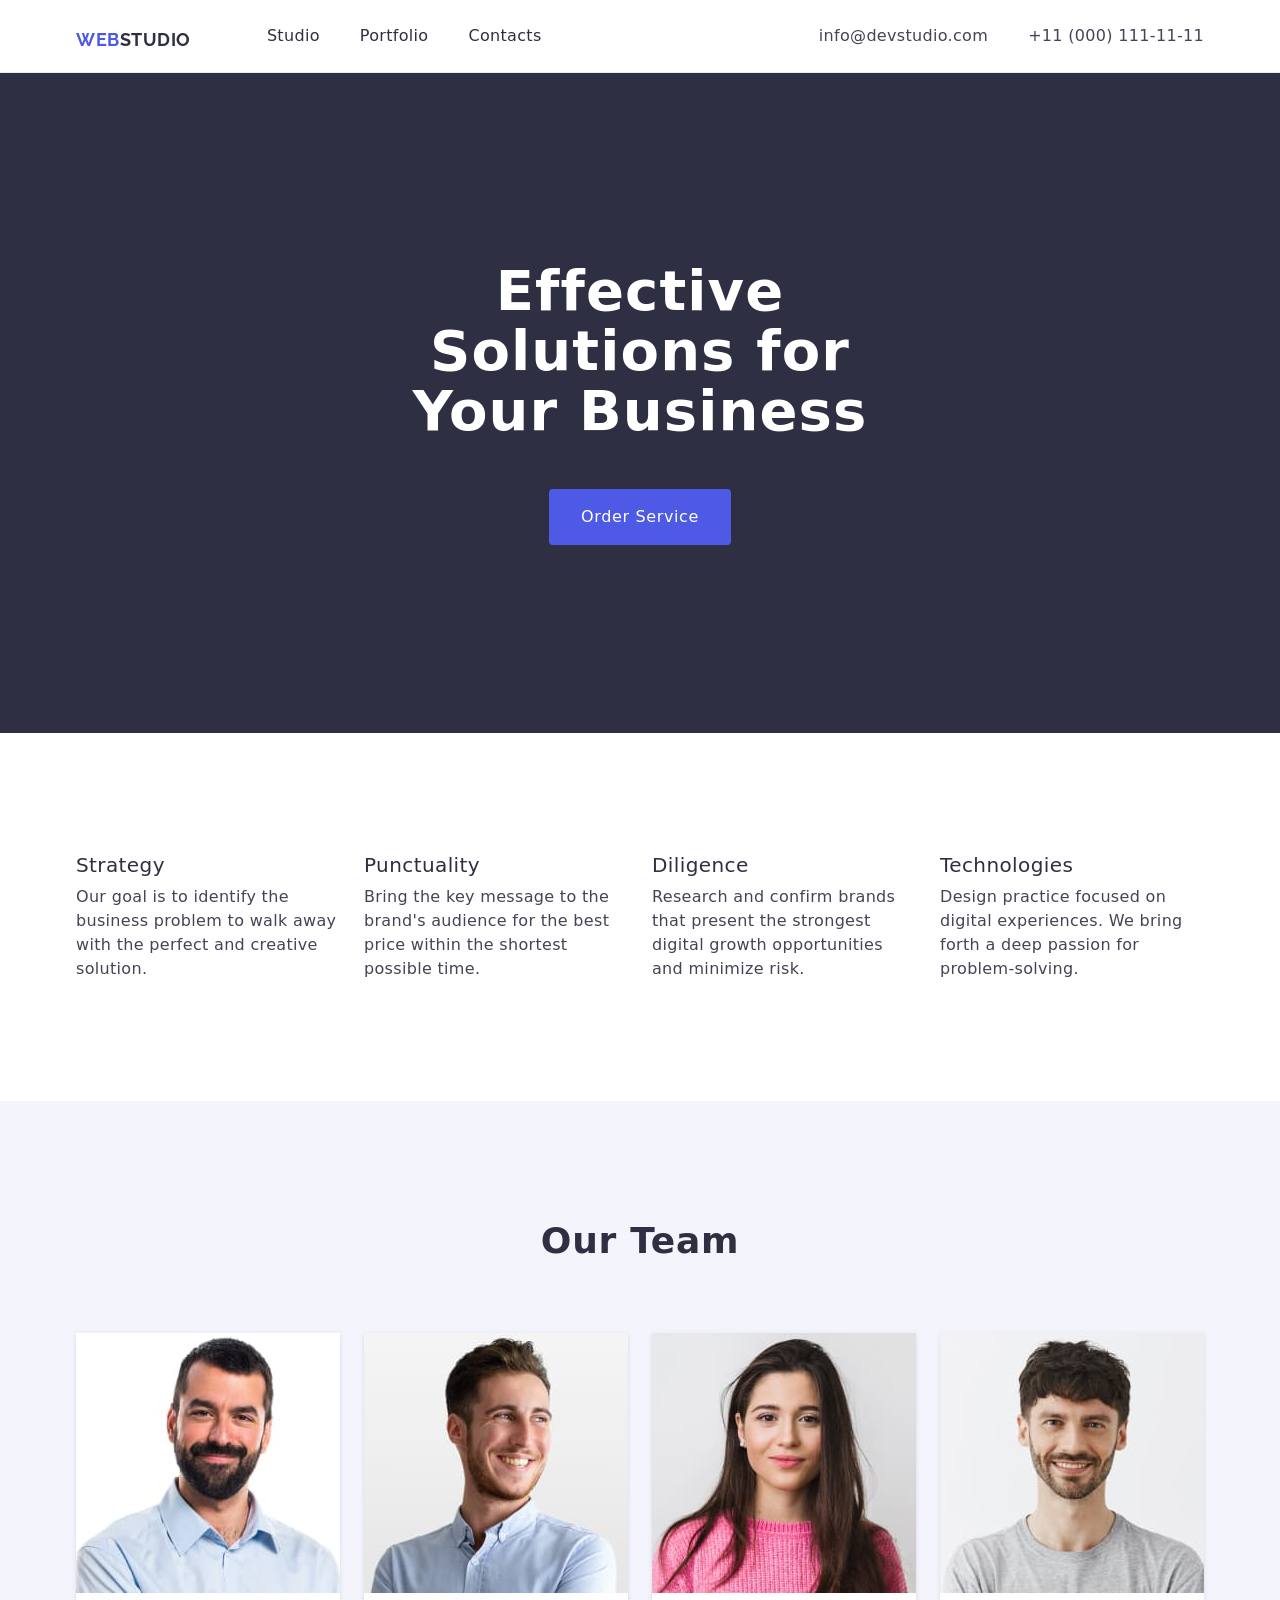
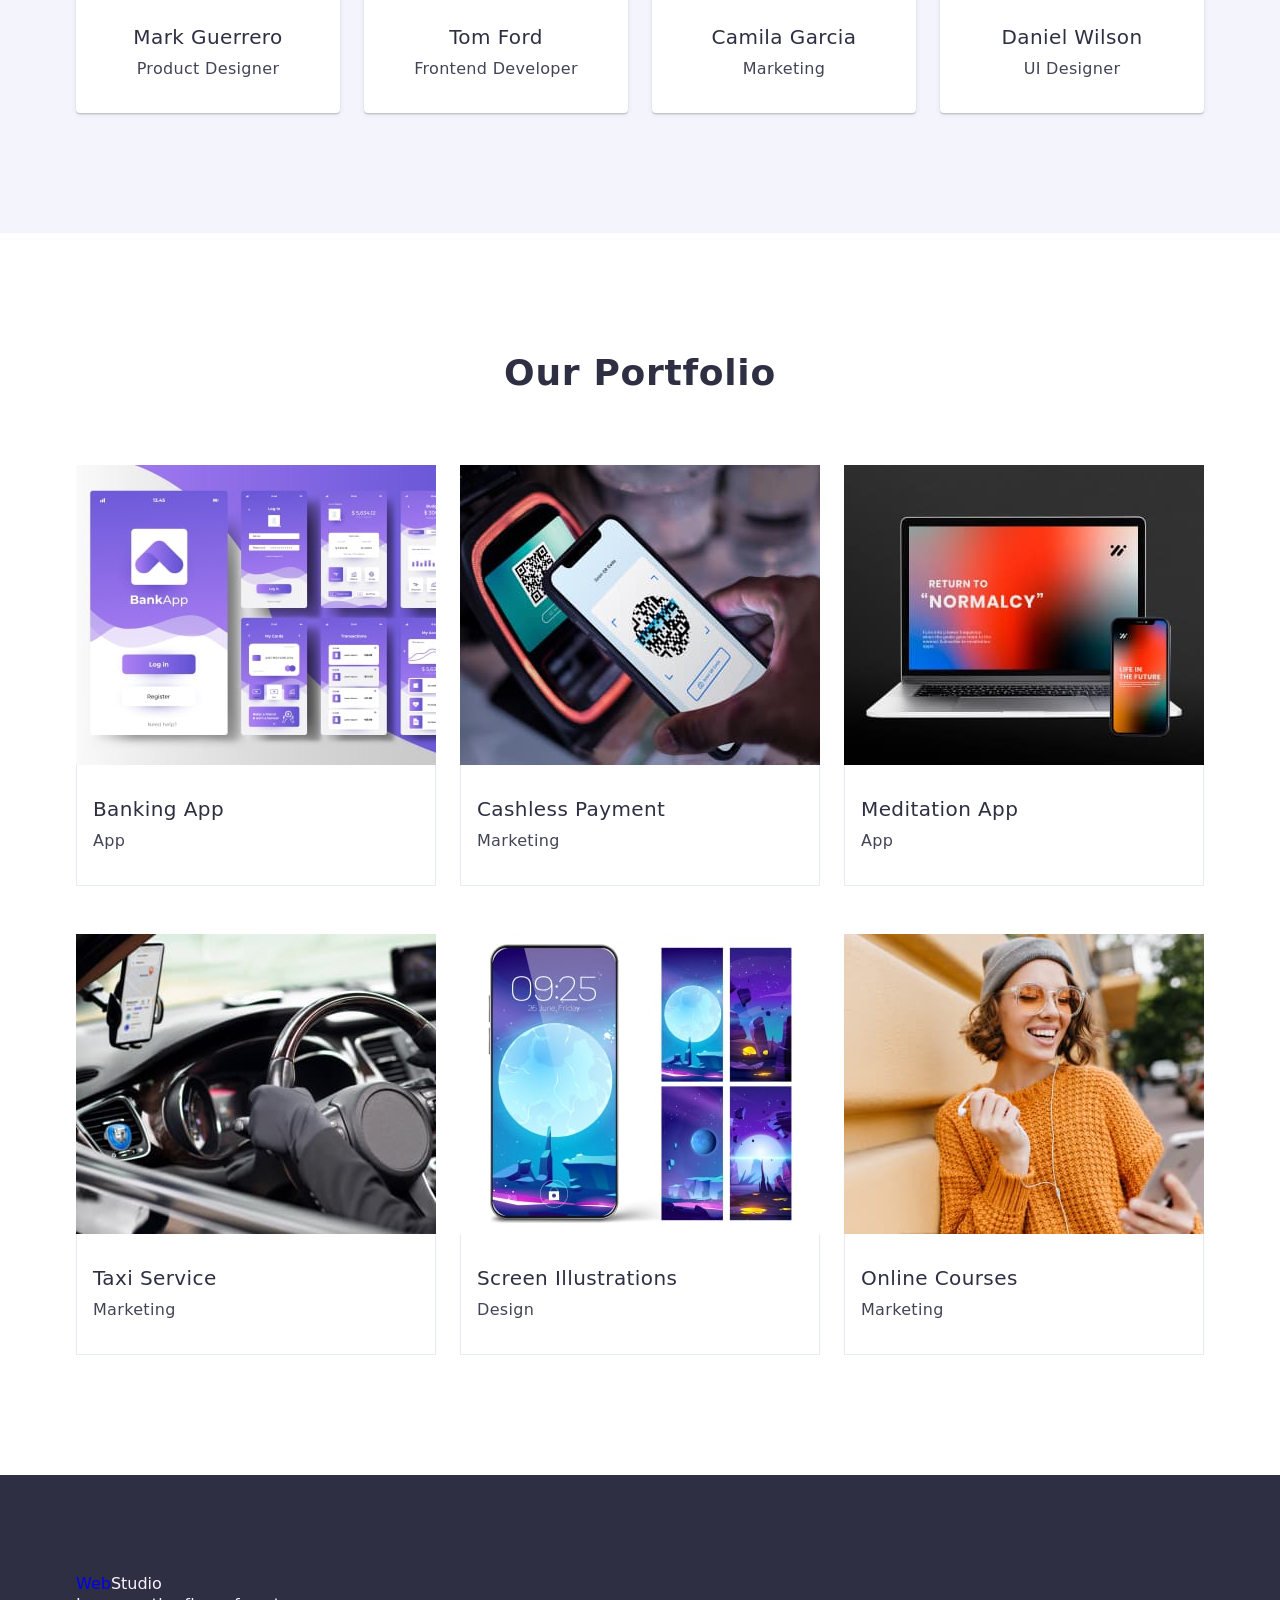
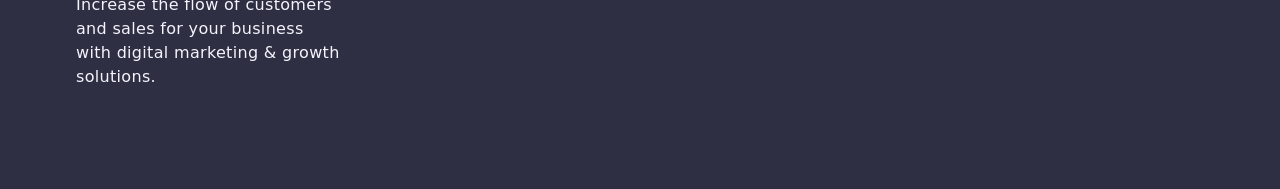
==== commit 03ada2e3: "Update index.html" ====
--- a/index.html
+++ b/index.html
@@ -3,7 +3,18 @@
   <head>
     <meta charset="UTF-8" />
     <meta name="viewport" content="width=device-width, initial-scale=1.0" />
-    <title>Webstudio</title>
+    <link rel="preconnect" href="https://fonts.googleapis.com" />
+    <link rel="preconnect" href="https://fonts.gstatic.com" crossorigin />
+    <link
+      href="https://fonts.googleapis.com/css2?family=Raleway:wght@700&family=Roboto:wght@400;500;700&display=swap"
+      rel="stylesheet"
+    />
+    <title>WebStudio</title>
+    <!-- <link
+      rel="stylesheet"
+      href="https://cdnjs.cloudflare.com/ajax/libs/modern-normalize/2.0.0/modern-normalize.min.css"
+    /> -->
+
     <link
       rel="stylesheet"
       href="https://cdnjs.cloudflare.com/ajax/libs/modern-normalize/2.0.0/modern-normalize.min.css"
@@ -12,14 +23,9 @@
       referrerpolicy="no-referrer"
     />
 
-    <link
-      href="https://fonts.googleapis.com/css2?family=Raleway:wght@700&family=Roboto:wght@400;500;700&display=swap"
-      rel="stylesheet"
-    />
     <link rel="stylesheet" href="./css/styles.css" />
-    <link rel="preconnect" href="https://fonts.googleapis.com" />
-    <link rel="preconnect" href="https://fonts.gstatic.com" crossorigin />
   </head>
+
   <body>
     <header class="header-menu">
       <!-- Header -->
--- a/css/styles.css
+++ b/css/styles.css
@@ -293,13 +293,13 @@
     margin-bottom: 8px;
 }
 .section-team-subtitle-name{
- 
- font-size: 36px;
-  line-height: 1.11;
-  letter-spacing: 0.02em;
-  color: #2e2f42;
- margin-bottom: 8px;
- text-align: left;
+font-weight: 500;
+    font-size: 20px;
+    line-height: 1.2;
+    letter-spacing: 0.02em;
+    text-align: center;
+    color: #2e2f42;
+    margin-bottom: 8px;
     }
     
 
@@ -447,3 +447,11 @@
     letter-spacing: 0.02em;
     color: #2e2f42;
 }
+.main-portfolio-text {
+font-weight: 400;
+    font-size: 16px;
+    line-height: 1.5;
+    letter-spacing: 0.02em;
+    text-align: left;
+    color: #434455;
+}
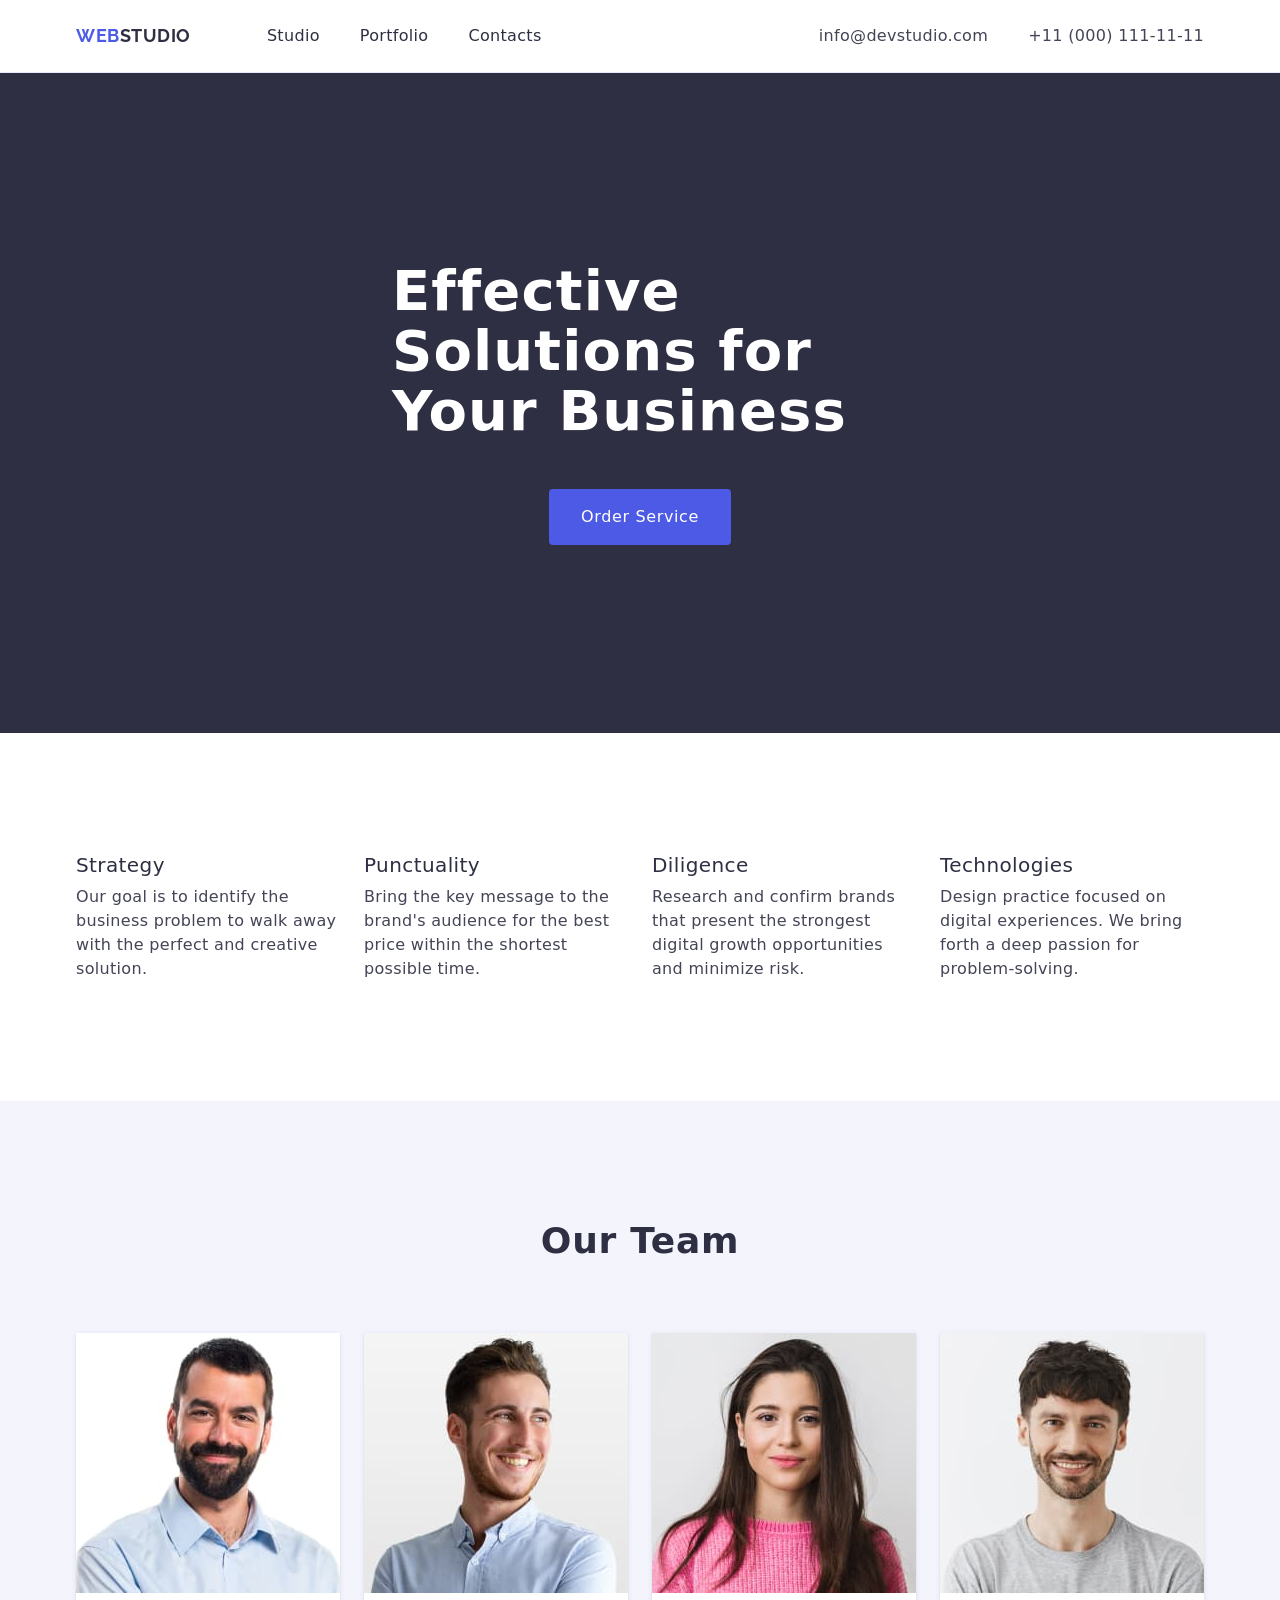
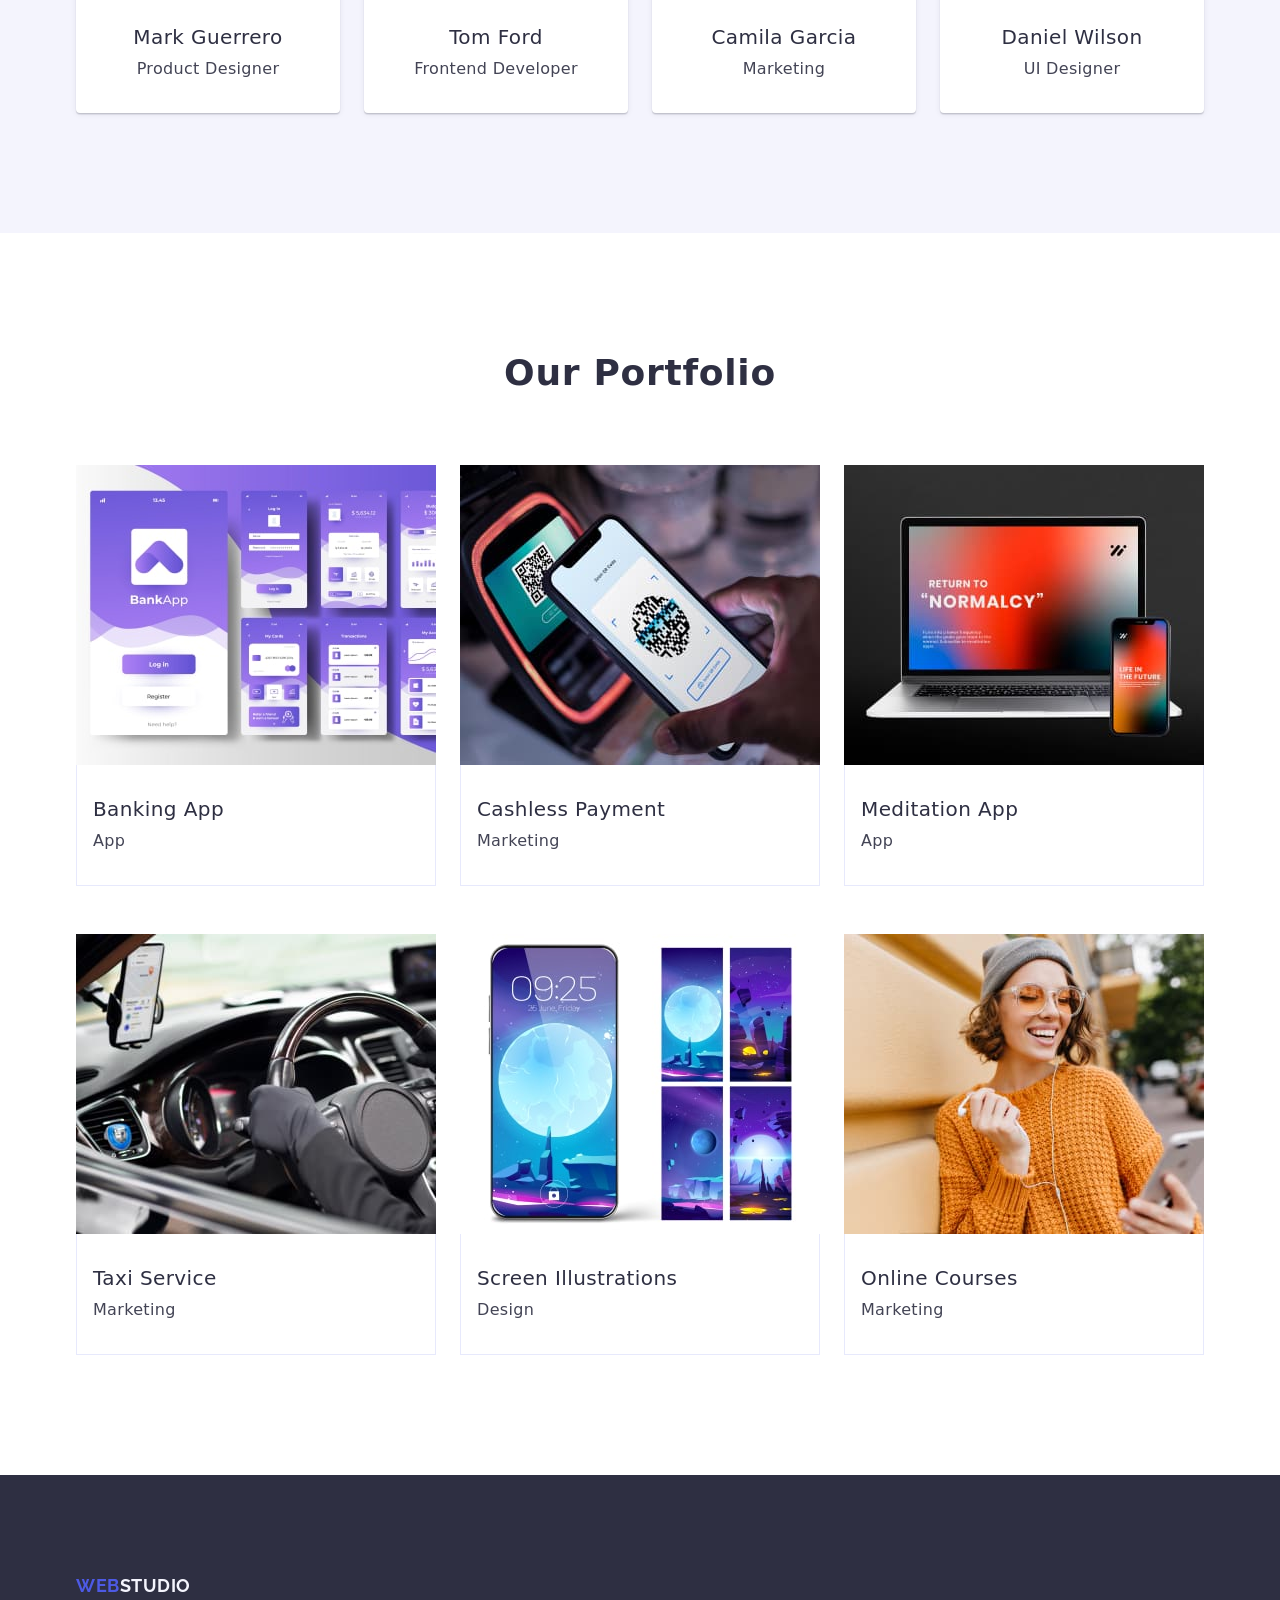
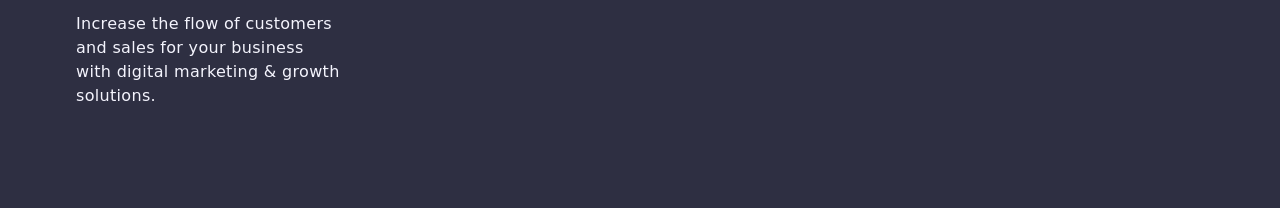
==== commit a60332e6: "ed" ====
--- a/index.html
+++ b/index.html
@@ -10,10 +10,6 @@
       rel="stylesheet"
     />
     <title>WebStudio</title>
-    <!-- <link
-      rel="stylesheet"
-      href="https://cdnjs.cloudflare.com/ajax/libs/modern-normalize/2.0.0/modern-normalize.min.css"
-    /> -->
 
     <link
       rel="stylesheet"
@@ -31,7 +27,7 @@
       <!-- Header -->
       <div class="container header-container">
         <nav class="header-navigation">
-          <a href="./index.html" class="logo-web link"
+          <a href="./index.html" class="logo-web-header"
             >Web<span class="accent">Studio</span>
           </a>
           <ul class="list">
--- a/css/styles.css
+++ b/css/styles.css
@@ -58,7 +58,7 @@
     color: #404bbf;
 }
 
-.logo-web{
+.logo-web-header{
     font-family: "Raleway", sans-serif;
         font-weight: 700;
         font-size: 18px;
@@ -68,7 +68,7 @@
         text-transform: uppercase;
         color: #4d5ae5;
         margin-right: 76px;
-        padding-top: 24px;
+       
        
 }
 
@@ -184,16 +184,15 @@
 }
 
 .main-text {
-font-weight: 700;
-    font-size: 56px;
-    line-height: 60px;
-    line-height: 1.07;
-    letter-spacing: 0.02em;
-    color: #fff;
-    text-align: center;
-    max-width: 496px;
-    margin: 0px auto;
-    margin-bottom: 48px;
+font-weight: 700;  
+font-size: 56px;  
+line-height: 1.07;  
+letter-spacing: 0.02em;
+color: #fff;   
+margin-bottom: 48px;
+max-width: 496px;
+ margin-left: auto;
+ margin-right: auto;
 }
 .main-titles {
     font-weight: 700;
@@ -383,7 +382,12 @@
     
 }
 
-.logo-web {
+.logo-studio {
+    color: #f4f4fd;
+}
+.footer-logo {
+display: inline-block;
+margin-bottom: 16px;
 font-family: "Raleway", sans-serif;
     font-weight: 700;
     font-size: 18px;
@@ -393,10 +397,7 @@
     text-transform: uppercase;
     color: #4d5ae5;
     margin-bottom: 16px;
-    display: inline-block;}
-
-.logo-studio {
-    color: #f4f4fd;
+    display: inline-block;
 }
 
 .footer-dark-bg-text {
